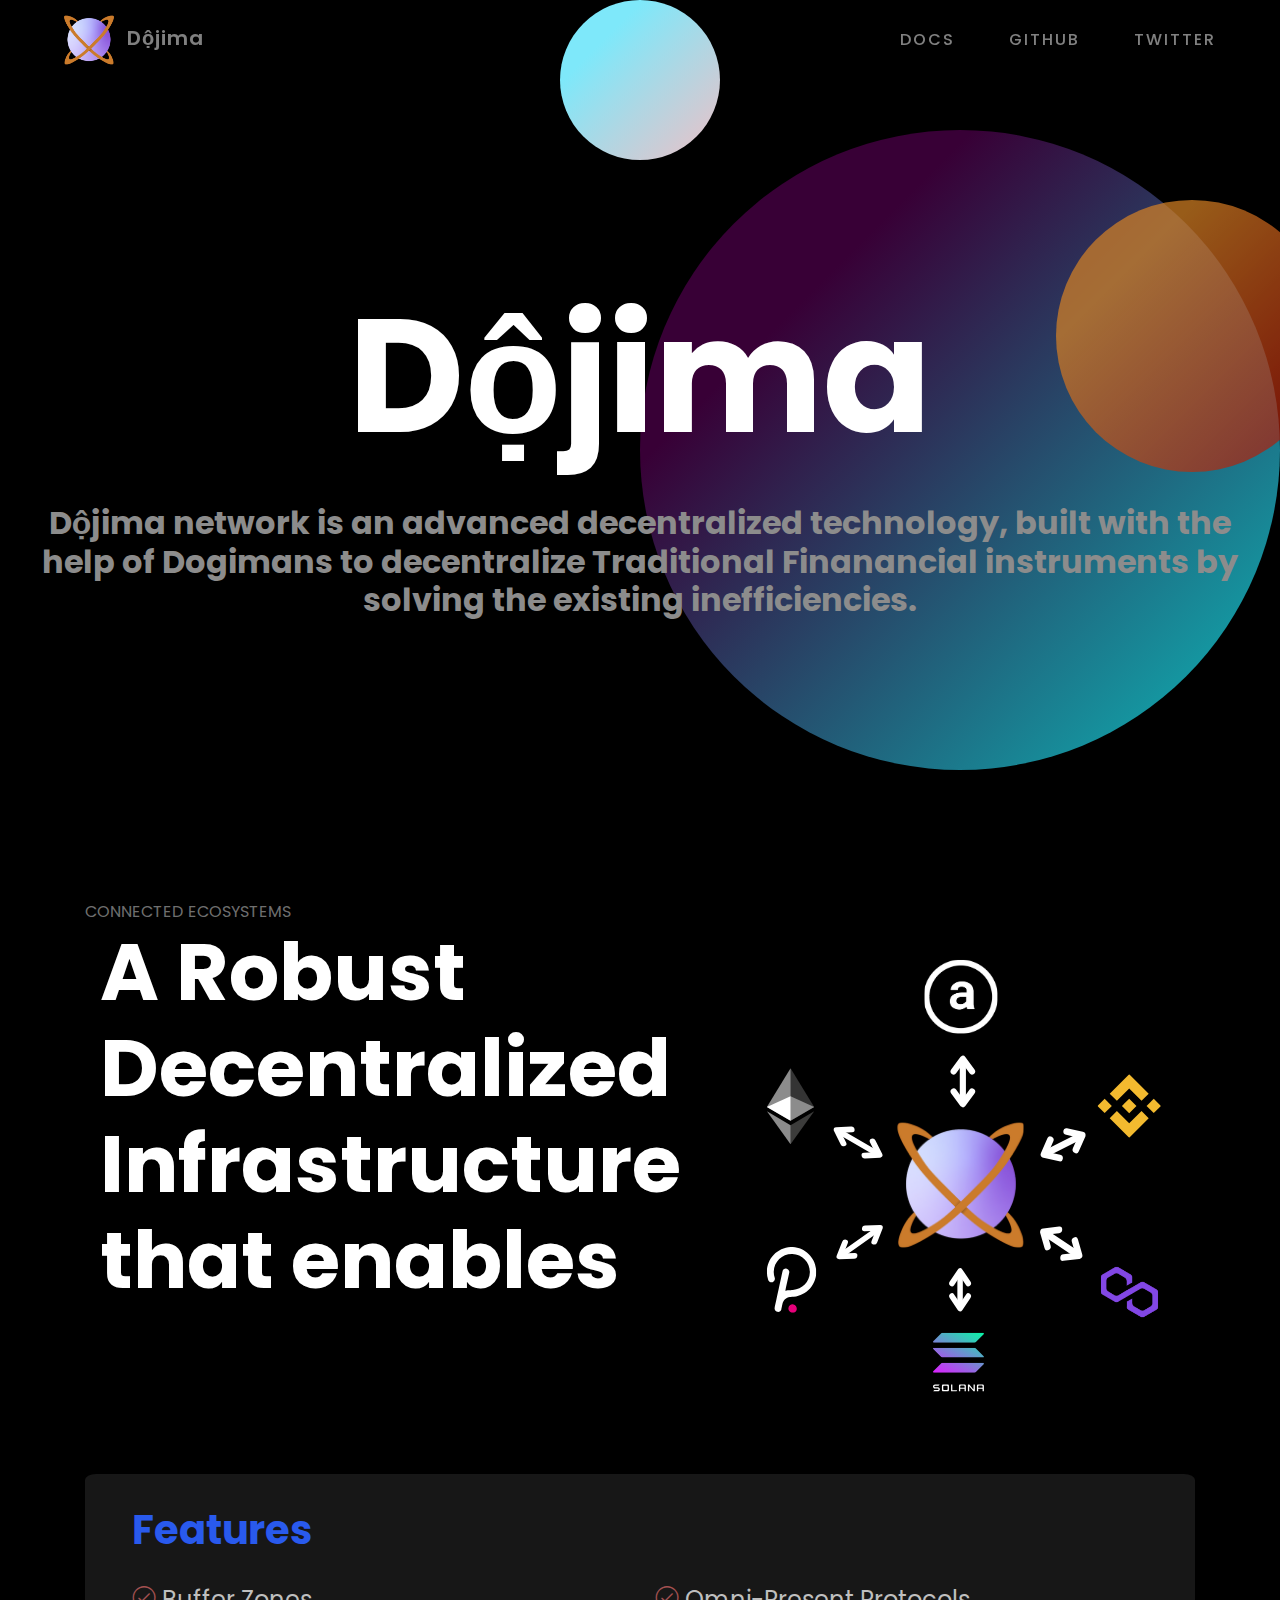
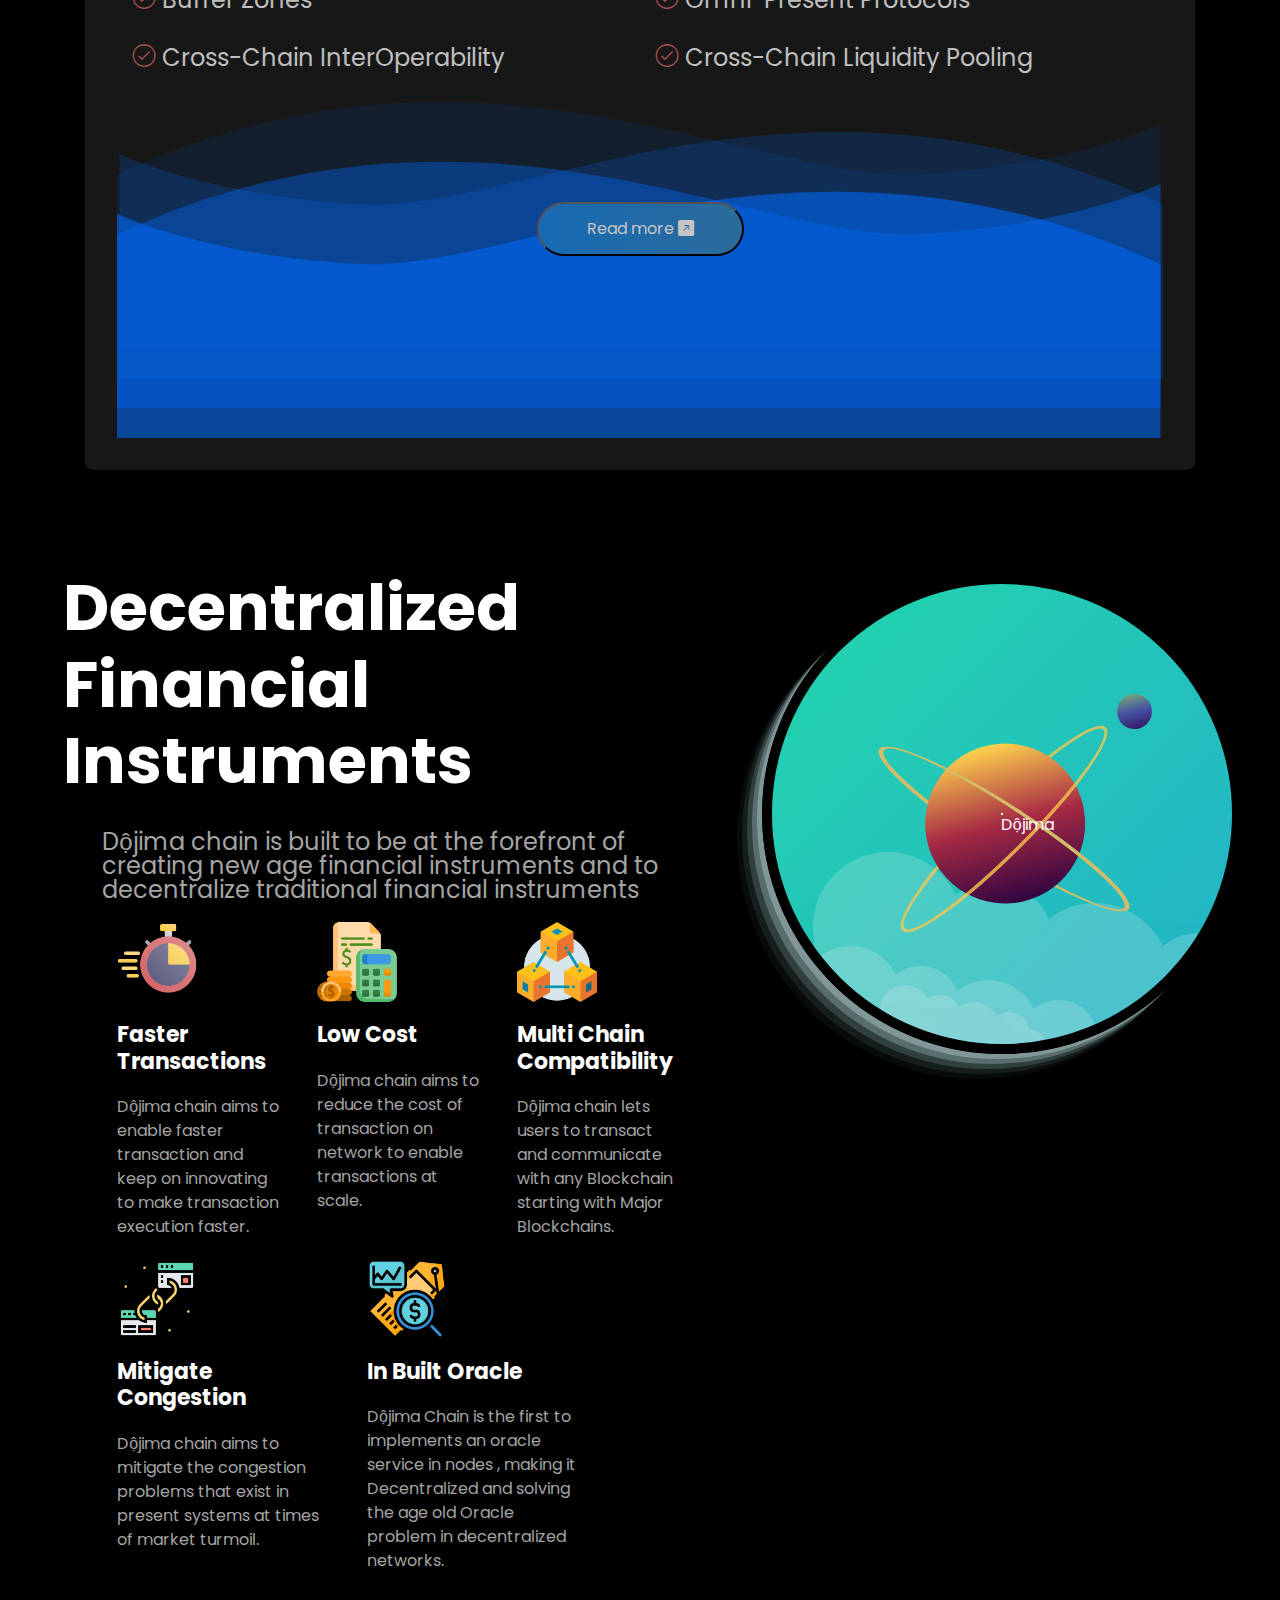
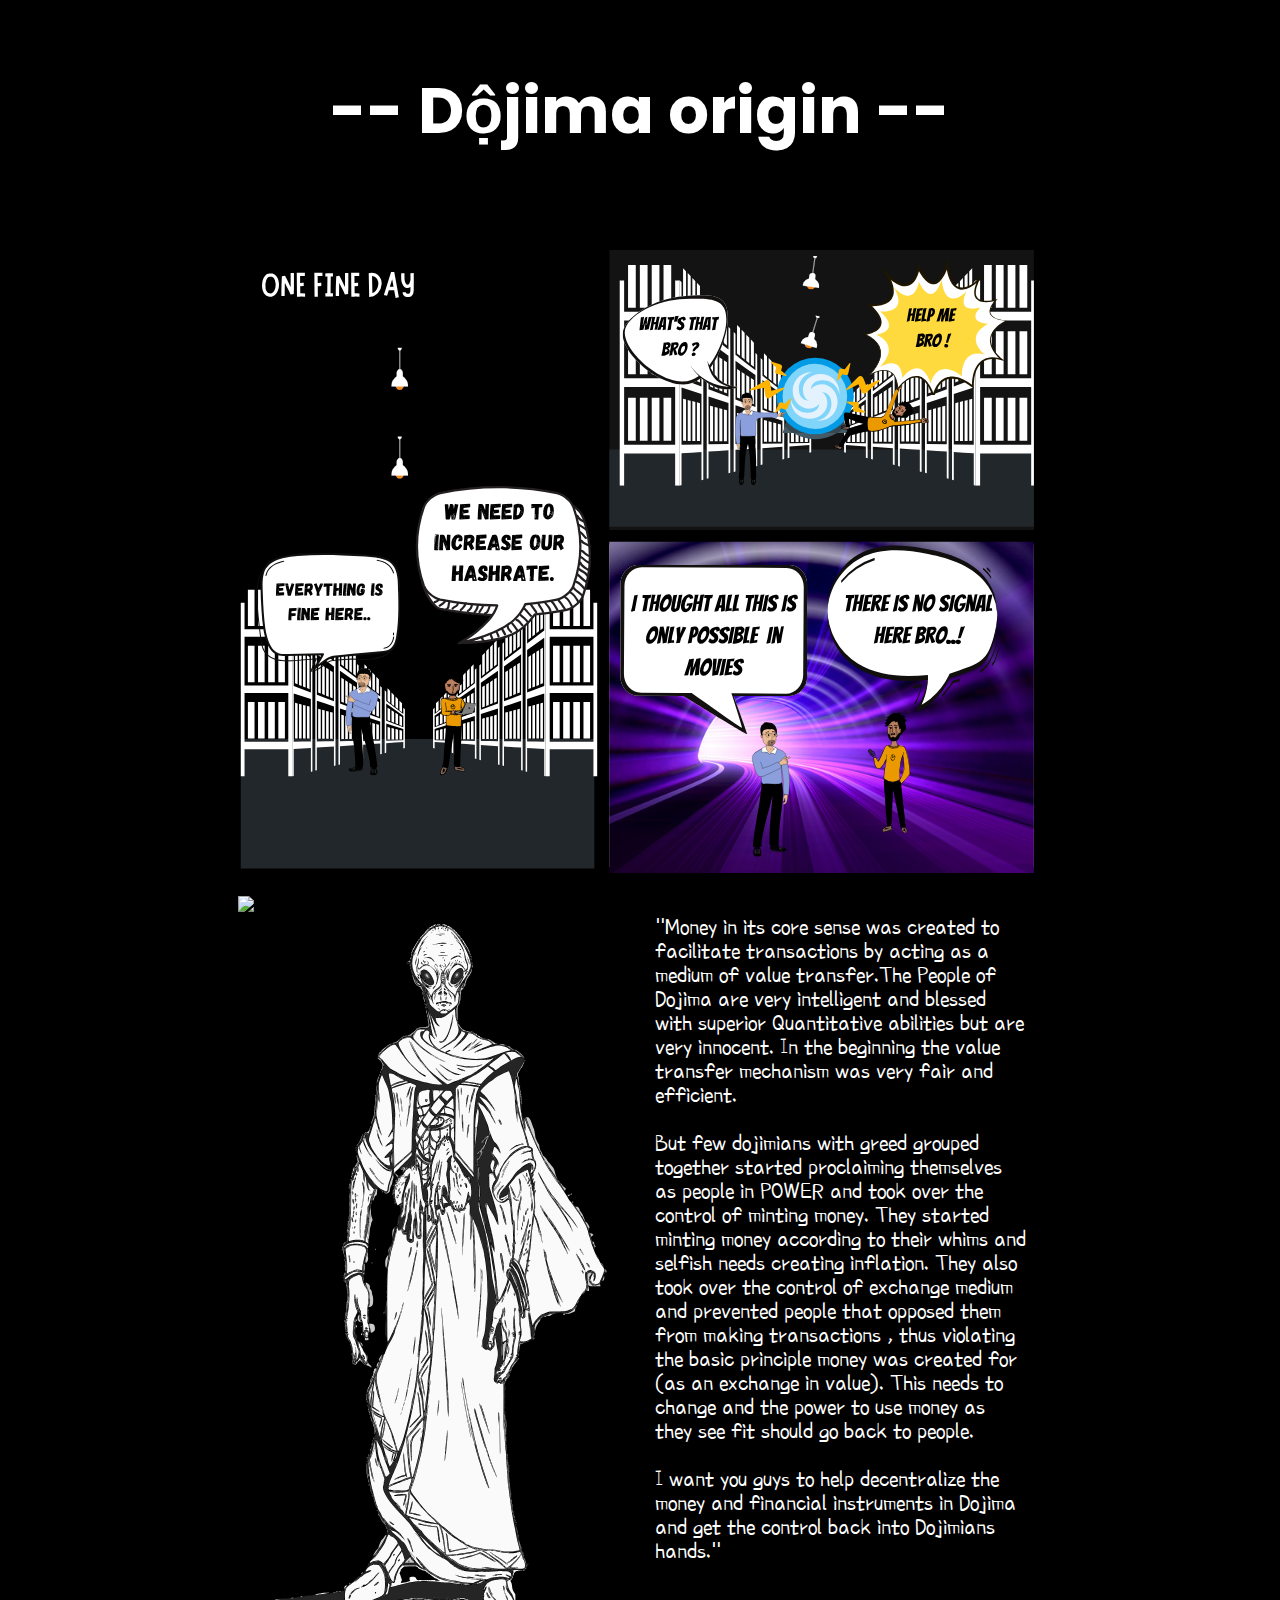
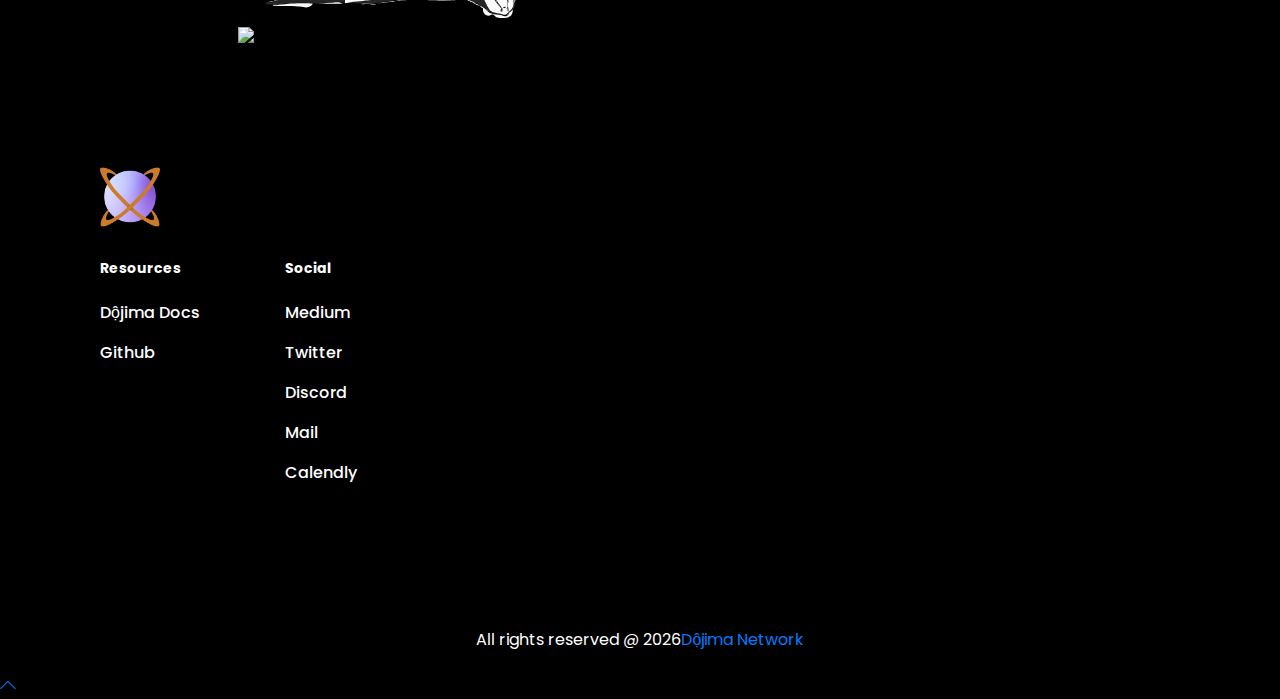
==== index.html @ 17e40b75 "added new feature cross chain feature UI" ====
<!doctype html>
<html lang="en">

<head>

    <!--====== Required meta tags ======-->
    <meta charset="utf-8">
    <meta http-equiv="x-ua-compatible" content="ie=edge">
    <meta name="description" content="Anti-Bear market protocol">
    <meta name="viewport" content="width=device-width, initial-scale=1, shrink-to-fit=no">

    <!--====== Title ======-->
    <title>Dộjima Network</title>

    <!--====== Favicon Icon ======-->
    <link rel="shortcut icon" href="assets/images/dojima-logo-white.svg" type="image/svg">

    <!--====== Bootstrap css ======-->
    <link rel="stylesheet" href="assets/css/bootstrap.min.css">

    <!--====== Line Icons css ======-->
    <link rel="stylesheet" href="assets/css/LineIcons.css">

    <!--====== Magnific Popup css ======-->
    <link rel="stylesheet" href="assets/css/magnific-popup.css">

    <!--====== Default css ======-->
    <link rel="stylesheet" href="assets/css/default.css">

    <!--====== Style css ======-->
    <link rel="stylesheet" href="assets/css/style.css">
    <link rel="stylesheet" href="assets/css/section1.css">
    <link rel="stylesheet" href="assets/css/planet.css">
    <link rel="stylesheet" href="assets/css/mainsection.css">
    <link rel="stylesheet" href="assets/css/ecosystem.css">
    <!-- Bootstrap ICons -->
    <link rel="stylesheet" href="https://cdn.jsdelivr.net/npm/bootstrap-icons@1.4.1/font/bootstrap-icons.css">

    <link rel="preconnect" href="https://fonts.googleapis.com">
    <link rel="preconnect" href="https://fonts.gstatic.com" crossorigin>
    <!-- Montserrat font -->
    <link href="https://fonts.googleapis.com/css2?family=Montserrat:wght@600&display=swap" rel="stylesheet">
    <link rel="preconnect" href="https://fonts.googleapis.com">
<link rel="preconnect" href="https://fonts.gstatic.com" crossorigin>
<link href="https://fonts.googleapis.com/css2?family=Poor+Story&display=swap" rel="stylesheet">

</head>

<body>
    
         <nav>
             <div class="menu">
                <a class="navbar-brand" href="/">
                    <img class="brand-logo" src="assets/images/dojima-logo-white.svg" height="50px" width="50px" /></span>
                    <span><p class="website_name">Dộjima</p></span>
                </a>
                
                 <div class="menu_links">
                     <a href="https://docs.dojima.network" target="_blank" class="link">Docs</a>
                     <a href="https://github.com/dojimanetwork" target="_blank" class="link">Github</a>
                     <a href="https://twitter.com/dojimanetwork" target="_blank" class="link">Twitter</a>
                 </div>
             </div>
         </nav>
     
         <section class="wrapper d-flex">
              <div class="main">
                <div class="main__text-wrapper">
                <h1 class="main-title">Dộjima</h1>
                <h2 class="doj-sub-desc">Dộjima network is an advanced decentralized technology, built with the help of Dogimans to decentralize Traditional Finanancial instruments by solving the existing inefficiencies.</h2>      
                  <svg xmlns="http://www.w3.org/2000/svg" class="dotted-circle" width="352" height="352" overflow="visible"></svg>
                </div>
              </div>
         </section>

    <section class="ecosystem">
        <div class="container">
            <div class="row">
                <p class="conn-eco">CONNECTED ECOSYSTEMS</p>
            </div>
            <div class="row" style="padding: 0">
                <div class="col-md-6">
                    <h1 class="eco-title">A Robust Decentralized Infrastructure that enables</h1>
                </div>
                <div class="col-md-6 feat-image">
                    <img class="cross-img" src="./assets/images/cross-chain.svg" alt="Cross-chain-interoperability"/>
                </div>
            </div>
            <div class="features row d-flex">
                <div class="col-12"><h4 class="feature-title">Features</h4></div>
                <div class="col-md-6"><p class="feature"><i class="lni-check-mark-circle feature-icon"></i>  Buffer Zones</p></div>
                <div class="col-md-6"><p class="feature"> <i class="lni-check-mark-circle feature-icon"></i> Omni-Present Protocols</p></div>
                <div class="col-md-6"><p class="feature"><i class="lni-check-mark-circle feature-icon"></i> Cross-Chain InterOperability</p></div>
                <div class="col-md-6"><p class="feature"> <i class="lni-check-mark-circle feature-icon"></i> Cross-Chain Liquidity Pooling</p></div>
                <!-- <div class="col-md-12"><button class="read-more">Read more <span><i class="bi bi-arrow-up-right-square-fill"></i></span></button></div> -->
                <div class="buttom-shape d-flex justify-content-center">
                    <button class="read-more">Read more <span><i class="bi bi-arrow-up-right-square-fill"></i></span></button>
                    <img src="assets/images/blueWave.svg" alt="">
                </div>
            </div>
        </div>
    </section>

    <section class="section2">
        <div class="container-md">
            <div class="row">
                <div class="col-12 col-lg-7 mt-100">
                    <div class="row d-flex justify-content-center">
                        <h2 class="dfi">Decentralized Financial Instruments</h2>
                    </div>
                    <div class="container row mt-30">
                        <div class="row">
                            <div class="col-1"></div>
                            <div class="col-11">
                                <div class="row">
                                    <p class="dfi-desc">
                                        Dộjima chain is built to be at the forefront of creating new age financial instruments and to decentralize traditional financial instruments
                                    </p>
                                </div>
                                <div class="row">
                                    <div class="col-12 col-sm-4">
                                        <img class="dfi-subitem-image mt-20" src="assets/images/faster.svg"/>
                                        <h4 class="mt-20">Faster Transactions</h4>
                                        <p class="mt-20 dfi-subitem-desc">Dộjima chain aims to enable faster transaction and keep on innovating to make transaction execution faster.</p>
                                    </div>
                                    <div class="col-12 col-sm-4">
                                        <img class="dfi-subitem-image mt-20" src="assets/images/lowcost.svg"/>
                                        <h4 class="mt-20">Low Cost</h4>
                                        <p class="mt-20 dfi-subitem-desc">Dộjima chain aims to reduce the cost of transaction on network to enable transactions at scale.</p>
                                    </div>
                                    
                                    <div class="col-12 col-sm-4">
                                        <img class="dfi-subitem-image mt-20" src="assets/images/multichain.svg"/>
                                        <h4 class="mt-20">Multi Chain Compatibility</h4>
                                        <p class="mt-20 dfi-subitem-desc">Dộjima chain lets users to transact and communicate with any Blockchain starting with Major Blockchains.
                                        </p>
                                    </div>
                                </div>

                                <div class="row">
                                    <div class="col-12 col-sm-5">
                                        <img class="dfi-subitem-image mt-20" src="assets/images/networkcongestion.svg"/>
                                        <h4 class="mt-20">Mitigate Congestion</h4>
                                        <p class="mt-20 dfi-subitem-desc">Dộjima chain aims to mitigate the congestion problems that exist in present systems at times of market turmoil.
                                        </p>
                                    </div>
                                    <div class="col-12 col-sm-5">
                                        <img class="dfi-subitem-image mt-20" src="assets/images/oracles.svg"/>
                                        <h4 class="mt-20">In Built Oracle</h4>
                                        <p class="mt-20 dfi-subitem-desc">Dộjima Chain is the first to implements an oracle service in nodes , making it Decentralized and solving the age old Oracle problem in decentralized networks.</p>
                                    </div>

                                </div>

                            </div>
                        </div>
                    </div>
                </div>
                <div class="col-12 col-lg-5">
                    <div class="container planet-container">
                        <!-- stars -->
                        <div class="star star-1"></div>
                        <div class="star star-2"></div>
                        <div class="star star-3"></div>
                        <!-- clouds -->
                        <div class="cloud-group-1">
                          <div class="cloud cloud-1"></div>
                          <div class="cloud cloud-2"></div>
                          <div class="cloud cloud-3"></div>
                          <div class="cloud cloud-4"></div>
                          <div class="cloud cloud-5"></div>
                          <div class="cloud cloud-6"></div>
                        </div>
                        <div class="cloud-group-2">
                          <div class="cloud cloud-1"></div>
                          <div class="cloud cloud-2"></div>
                          <div class="cloud cloud-3"></div>
                          <div class="cloud cloud-4"></div>
                          <div class="cloud cloud-5"></div>
                          <div class="cloud cloud-6"></div>
                        </div>
                        <div class="cloud-group-3">
                          <div class="cloud cloud-1"></div>
                          <div class="cloud cloud-2"></div>
                          <div class="cloud cloud-3"></div>
                          <div class="cloud cloud-4"></div>
                          <div class="cloud cloud-5"></div>
                          <div class="cloud cloud-6"></div>
                        </div>
                        <!-- orbits -->
                        <div class="orbit orbit-1"></div>
                        <div class="orbit orbit-2"></div>
                        <div class="orbit orbit-3"></div>
                        <div class="orbit orbit-4"></div>
                        <div class="orbit orbit-5"></div>
                        <div class="orbit orbit-6"><span style="color: white;">Dộjima</span></div>
                        <!-- main planet -->
                        <div class="ring-before"></div>
                        <div class="ring-bigger-before"></div>
                        <div class="planet"></div>
                        <div class="ring-after"></div>
                        <div class="ring-bigger-after"></div>
                        <!-- sub planet -->
                        <div class="sub-planet"></div>
                      </div>
                </div>
            
            </div>
        </div>
    </section>

    <section class="story">
        <div class="container-fluid mt-100">
            <div class="row justify-content-center">
                <h1 class="origin">-- Dộjima origin --</h1>
            </div>
            <div class="row justify-content-center mt-100">
                <div class="col-12 col-xl-8">
                    <img src="assets/images/story-1.svg"/>
                </div>
            </div>
            <div class="row justify-content-center">
                <div class="col-12 col-xl-8">
                    <img src="assets/images/story-2.svg"/>
                </div>
            </div>
            <div class="row justify-content-center">
                <div class="col-12 col-xl-8">
                    <div class="row">
                        <div class="col-6 avatar"><img src="assets/images/al-white.svg"/></div>
                        <div class="col-6"><p class="alien-story">
                            "Money in its core sense was created to facilitate transactions by acting as a medium of value transfer.The People of Dojima are very intelligent and blessed with superior Quantitative abilities but are very innocent.
In the beginning the value transfer mechanism was very fair and efficient.<br><br>
But few dojimians with greed grouped together started proclaiming themselves as people in POWER and took over the control of minting money.
They started minting money according to their whims and selfish needs creating inflation. They also took over the control of exchange medium and prevented people that opposed them from making transactions , thus violating the basic principle money was created for (as an exchange in value). This needs to change and the power to use money as they see fit should go back to people.<br><br>
I want you guys to help decentralize the money and financial instruments in Dojima and get the control back into Dojimians hands."</p></div>
                    </div>
                </div>
            </div>
            <div class="row justify-content-center">
                <div class="col-12 col-xl-8">
                    <img src="assets/images/story-3.svg"/>
                </div>
            </div>
        </div>
    </section>

    <!--====== FOOTER PART START ======-->

    <footer id="footer" class="footer-area">
        <div class="footer-widget">
            <div class="container">
                <div class="row">
                    <div class="col-lg-12">
                        <div class="footer-logo-support d-md-flex align-items-end justify-content-between">
                            <div class="footer-logo d-flex align-items-end">
                                <a class="mt-30" href="index.html"><img src="assets/images/dojima-logo-white.svg" alt=""
                                        width="60" height="60" class="d-inline-block align-text-top"></a>


                            </div> <!-- footer logo -->

                        </div> <!-- footer logo support -->
                    </div>
                </div> <!-- row -->
                <div class="row">
                    <div class="col-lg-2 col-md-4 col-sm-6">
                        <div class="footer-link">
                            <h6 class="footer-title">Resources</h6>
                            <ul>
                                <li><a href="https://docs.dojima.network/">Dộjima Docs</a></li>
                                <li><a href="https://github.com/dojimanetwork">Github</a></li>
                                <!-- <li><a href="http://abmprotocol.com/terms">Terms</a></li>
                                <li><a href="http://abmprotocol.com/privacy">Privacy</a></li>
                                <li><a href="http://abmprotocol.com/privacy">Whitepaper</a></li> -->
                            </ul>
                        </div> <!-- footer link -->
                    </div>
                    <div class="col-lg-2 col-md-4 col-sm-6">
                        <div class="footer-link">
                            <h6 class="footer-title">Social</h6>
                            <ul>
                                <li><a href="https://medium.com/@dojimanetwork">Medium</a></li>
                                <li><a href="https://twitter.com/dojimanetwork">Twitter</a></li>
                                <li><a
                                        href="https://discord.gg/tWzKNF339N">Discord</a>
                                </li>
                                <li><a href="mailto:team@dojima.network">Mail</a>
                                </li>
                                <li><a href="https://www.dojima.network/meeting">Calendly</a>
                                </li>
                            </ul>
                        </div> <!-- footer link -->
                    </div>
                    <!-- <div class="col-lg-2 col-md-4 col-sm-5">
                        <div class="footer-link">
                            <h6 class="footer-title">Products</h6>
                            <ul>
                                <li><a target="_blank" href="http://abmprotocol.com/borrow/">ABM Borrow</a></li>
                                <li><a target="_blank" href="http://abmprotocol.com/borrow/">ABM Save</a></li>

                            </ul>
                        </div> footer link
                    </div> -->
                </div> <!-- row -->
            </div> <!-- container -->
        </div> <!-- footer widget -->

        <div class="footer-copyright">
            <div class="container">
                <div class="row">
                    <div class="col-lg-12">
                        <div class="copyright text-center">
                            <p class="text">All rights reserved @ <script>document.write(new Date().getFullYear())</script><a rel="nofollow" href="#">Dộjima Network</a></p>
                        </div>
                    </div>
                </div> <!-- row -->
            </div> <!-- container -->
        </div> <!-- footer copyright -->
    </footer>

    <!--====== FOOTER PART ENDS ======-->

    <!--====== BACK TO TOP PART START ======-->

    <a class="back-to-top" href="#"><i class="lni-chevron-up"></i></a>

    <!--====== BACK TO TOP PART ENDS ======-->

    <!--====== jquery js ======-->
    <script src="assets/js/vendor/modernizr-3.6.0.min.js"></script>
    <script src="assets/js/vendor/jquery-1.12.4.min.js"></script>

    <!--====== Bootstrap js ======-->
    <script src="assets/js/bootstrap.min.js"></script>
    <script src="assets/js/popper.min.js"></script>

    <!--====== Scrolling Nav js ======-->
    <script src="assets/js/jquery.easing.min.js"></script>
    <!-- <script src="assets/js/scrolling-nav.js"></script> -->

    <!--====== Magnific Popup js ======-->
    <script src="assets/js/jquery.magnific-popup.min.js"></script>

    <!--====== Main js ======-->
    <!-- <script src="assets/js/main.js"></script> -->
    <script src="https://cdnjs.cloudflare.com/ajax/libs/parallax/3.1.0/parallax.min.js" integrity="sha512-/6TZODGjYL7M8qb7P6SflJB/nTGE79ed1RfJk3dfm/Ib6JwCT4+tOfrrseEHhxkIhwG8jCl+io6eaiWLS/UX1w==" crossorigin="anonymous" referrerpolicy="no-referrer"></script>
    <script type="module" src="https://unpkg.com/ionicons@5.4.0/dist/ionicons/ionicons.esm.js"></script>
    <script nomodule="" src="https://unpkg.com/ionicons@5.4.0/dist/ionicons/ionicons.js"></script>
    <!-- <script src="https://cdnjs.cloudflare.com/ajax/libs/three.js/r128/three.min.js"
        integrity="sha512-dLxUelApnYxpLt6K2iomGngnHO83iUvZytA3YjDUCjT0HDOHKXnVYdf3hU4JjM8uEhxf9nD1/ey98U3t2vZ0qQ=="
        crossorigin="anonymous" referrerpolicy="no-referrer"></script> -->
        <!-- <script src="assets/js/bigcircle.js"></script> -->
    <!-- <script src="assets/js/alienship.js"></script> -->

    <script src="https://cdnjs.cloudflare.com/ajax/libs/dat-gui/0.7.7/dat.gui.min.js" integrity="sha512-LF8ZB1iTwi4Qvkm4pekHG4a437Y9Af5ZuwbnW4GTbAWQeR2E4KW8WF+xH8b9psevV7wIlDMx1MH9YfPqgKhA/Q==" crossorigin="anonymous" referrerpolicy="no-referrer"></script>

    <!-- Google Analytics -->
    <!-- Global site tag (gtag.js) - Google Analytics -->
    <script async src="https://www.googletagmanager.com/gtag/js?id=G-FTBJZEVQ6T"></script>

</body>

</html>
---- assets/css/default.css ----
/* Deafult Margin & Padding */
/*-- Margin Top --*/
.mt-5 {
	margin-top: 5px;
}
.mt-10 {
	margin-top: 10px;
}
.mt-15 {
	margin-top: 15px;
}
.mt-20 {
	margin-top: 20px;
}
.mt-25 {
	margin-top: 25px;
}
.mt-30 {
	margin-top: 30px;
}
.mt-35 {
	margin-top: 35px;
}
.mt-40 {
	margin-top: 40px;
}
.mt-45 {
	margin-top: 45px;
}
.mt-50 {
	margin-top: 50px;
}
.mt-55 {
	margin-top: 55px;
}
.mt-60 {
	margin-top: 60px;
}
.mt-65 {
	margin-top: 65px;
}
.mt-70 {
	margin-top: 70px;
}
.mt-75 {
	margin-top: 75px;
}
.mt-80 {
	margin-top: 80px;
}
.mt-85 {
	margin-top: 85px;
}
.mt-90 {
	margin-top: 90px;
}
.mt-95 {
	margin-top: 95px;
}
.mt-100 {
	margin-top: 100px;
}
.mt-105 {
	margin-top: 105px;
}
.mt-110 {
	margin-top: 110px;
}
.mt-115 {
	margin-top: 115px;
}
.mt-120 {
	margin-top: 120px;
}
.mt-125 {
	margin-top: 125px;
}
.mt-130 {
	margin-top: 130px;
}
.mt-135 {
	margin-top: 135px;
}
.mt-140 {
	margin-top: 140px;
}
.mt-145 {
	margin-top: 145px;
}
.mt-150 {
	margin-top: 150px;
}
.mt-155 {
	margin-top: 155px;
}
.mt-160 {
	margin-top: 160px;
}
.mt-165 {
	margin-top: 165px;
}
.mt-170 {
	margin-top: 170px;
}
.mt-175 {
	margin-top: 175px;
}
.mt-180 {
	margin-top: 180px;
}
.mt-185 {
	margin-top: 185px;
}
.mt-190 {
	margin-top: 190px;
}
.mt-195 {
	margin-top: 195px;
}
.mt-200 {
	margin-top: 200px;
}
/*-- Margin Bottom --*/

.mb-5 {
	margin-bottom: 5px;
}
.mb-10 {
	margin-bottom: 10px;
}
.mb-15 {
	margin-bottom: 15px;
}
.mb-20 {
	margin-bottom: 20px;
}
.mb-25 {
	margin-bottom: 25px;
}
.mb-30 {
	margin-bottom: 30px;
}
.mb-35 {
	margin-bottom: 35px;
}
.mb-40 {
	margin-bottom: 40px;
}
.mb-45 {
	margin-bottom: 45px;
}
.mb-50 {
	margin-bottom: 50px;
}
.mb-55 {
	margin-bottom: 55px;
}
.mb-60 {
	margin-bottom: 60px;
}
.mb-65 {
	margin-bottom: 65px;
}
.mb-70 {
	margin-bottom: 70px;
}
.mb-75 {
	margin-bottom: 75px;
}
.mb-80 {
	margin-bottom: 80px;
}
.mb-85 {
	margin-bottom: 85px;
}
.mb-90 {
	margin-bottom: 90px;
}
.mb-95 {
	margin-bottom: 95px;
}
.mb-100 {
	margin-bottom: 100px;
}
.mb-105 {
	margin-bottom: 105px;
}
.mb-110 {
	margin-bottom: 110px;
}
.mb-115 {
	margin-bottom: 115px;
}
.mb-120 {
	margin-bottom: 120px;
}
.mb-125 {
	margin-bottom: 125px;
}
.mb-130 {
	margin-bottom: 130px;
}
.mb-135 {
	margin-bottom: 135px;
}
.mb-140 {
	margin-bottom: 140px;
}
.mb-145 {
	margin-bottom: 145px;
}
.mb-150 {
	margin-bottom: 150px;
}
.mb-155 {
	margin-bottom: 155px;
}
.mb-160 {
	margin-bottom: 160px;
}
.mb-165 {
	margin-bottom: 165px;
}
.mb-170 {
	margin-bottom: 170px;
}
.mb-175 {
	margin-bottom: 175px;
}
.mb-180 {
	margin-bottom: 180px;
}
.mb-185 {
	margin-bottom: 185px;
}
.mb-190 {
	margin-bottom: 190px;
}
.mb-195 {
	margin-bottom: 195px;
}
.mb-200 {
	margin-bottom: 200px;
}
/*-- margin left --*/
.ml-5 {
	margin-left: 5px;
}
.ml-10 {
	margin-left: 10px;
}
.ml-15 {
	margin-left: 15px;
}
.ml-20 {
	margin-left: 20px;
}
.ml-25 {
	margin-left: 25px;
}
.ml-30 {
	margin-left: 30px;
}
.ml-35 {
	margin-left: 35px;
}
.ml-40 {
	margin-left: 40px;
}
.ml-45 {
	margin-left: 45px;
}
.ml-50 {
	margin-left: 50px;
}
.ml-55 {
	margin-left: 55px;
}
.ml-60 {
	margin-left: 60px;
}
.ml-65 {
	margin-left: 65px;
}
.ml-70 {
	margin-left: 70px;
}
.ml-75 {
	margin-left: 75px;
}
.ml-80 {
	margin-left: 80px;
}
.ml-85 {
	margin-left: 85px;
}
.ml-90 {
	margin-left: 90px;
}
.ml-95 {
	margin-left: 95px;
}
.ml-100 {
	margin-left: 100px;
}
.ml-105 {
	margin-left: 105px;
}
.ml-110 {
	margin-left: 110px;
}
.ml-115 {
	margin-left: 115px;
}
.ml-120 {
	margin-left: 120px;
}
.ml-125 {
	margin-left: 125px;
}
.ml-130 {
	margin-left: 130px;
}
.ml-135 {
	margin-left: 135px;
}
.ml-140 {
	margin-left: 140px;
}
.ml-145 {
	margin-left: 145px;
}
.ml-150 {
	margin-left: 150px;
}
.ml-155 {
	margin-left: 155px;
}
.ml-160 {
	margin-left: 160px;
}
.ml-165 {
	margin-left: 165px;
}
.ml-170 {
	margin-left: 170px;
}
.ml-175 {
	margin-left: 175px;
}
.ml-180 {
	margin-left: 180px;
}
.ml-185 {
	margin-left: 185px;
}
.ml-190 {
	margin-left: 190px;
}
.ml-195 {
	margin-left: 195px;
}
.ml-200 {
	margin-left: 200px;
}
/*-- margin right --*/
.mr-5 {
	margin-right: 5px;
}
.mr-10 {
	margin-right: 10px;
}
.mr-15 {
	margin-right: 15px;
}
.mr-20 {
	margin-right: 20px;
}
.mr-25 {
	margin-right: 25px;
}
.mr-30 {
	margin-right: 30px;
}
.mr-35 {
	margin-right: 35px;
}
.mr-40 {
	margin-right: 40px;
}
.mr-45 {
	margin-right: 45px;
}
.mr-50 {
	margin-right: 50px;
}
.mr-55 {
	margin-right: 55px;
}
.mr-60 {
	margin-right: 60px;
}
.mr-65 {
	margin-right: 65px;
}
.mr-70 {
	margin-right: 70px;
}
.mr-75 {
	margin-right: 75px;
}
.mr-80 {
	margin-right: 80px;
}
.mr-85 {
	margin-right: 85px;
}
.mr-90 {
	margin-right: 90px;
}
.mr-95 {
	margin-right: 95px;
}
.mr-100 {
	margin-right: 100px;
}
.mr-105 {
	margin-right: 105px;
}
.mr-110 {
	margin-right: 110px;
}
.mr-115 {
	margin-right: 115px;
}
.mr-120 {
	margin-right: 120px;
}
.mr-125 {
	margin-right: 125px;
}
.mr-130 {
	margin-right: 130px;
}
.mr-135 {
	margin-right: 135px;
}
.mr-140 {
	margin-right: 140px;
}
.mr-145 {
	margin-right: 145px;
}
.mr-150 {
	margin-right: 150px;
}
.mr-155 {
	margin-right: 155px;
}
.mr-160 {
	margin-right: 160px;
}
.mr-165 {
	margin-right: 165px;
}
.mr-170 {
	margin-right: 170px;
}
.mr-175 {
	margin-right: 175px;
}
.mr-180 {
	margin-right: 180px;
}
.mr-185 {
	margin-right: 185px;
}
.mr-190 {
	margin-right: 190px;
}
.mr-195 {
	margin-right: 195px;
}
.mr-200 {
	margin-right: 200px;
}


/*-- Padding Top --*/

.pt-5 {
	padding-top: 5px;
}
.pt-10 {
	padding-top: 10px;
}
.pt-15 {
	padding-top: 15px;
}
.pt-20 {
	padding-top: 20px;
}
.pt-25 {
	padding-top: 25px;
}
.pt-30 {
	padding-top: 30px;
}
.pt-35 {
	padding-top: 35px;
}
.pt-40 {
	padding-top: 40px;
}
.pt-45 {
	padding-top: 45px;
}
.pt-50 {
	padding-top: 50px;
}
.pt-55 {
	padding-top: 55px;
}
.pt-60 {
	padding-top: 60px;
}
.pt-65 {
	padding-top: 65px;
}
.pt-70 {
	padding-top: 70px;
}
.pt-75 {
	padding-top: 75px;
}
.pt-80 {
	padding-top: 80px;
}
.pt-85 {
	padding-top: 85px;
}
.pt-90 {
	padding-top: 90px;
}
.pt-95 {
	padding-top: 95px;
}
.pt-100 {
	padding-top: 100px;
}
.pt-105 {
	padding-top: 105px;
}
.pt-110 {
	padding-top: 110px;
}
.pt-115 {
	padding-top: 115px;
}
.pt-120 {
	padding-top: 120px;
}
.pt-125 {
	padding-top: 125px;
}
.pt-130 {
	padding-top: 130px;
}
.pt-135 {
	padding-top: 135px;
}
.pt-140 {
	padding-top: 140px;
}
.pt-145 {
	padding-top: 145px;
}
.pt-150 {
	padding-top: 150px;
}
.pt-155 {
	padding-top: 155px;
}
.pt-160 {
	padding-top: 160px;
}
.pt-165 {
	padding-top: 165px;
}
.pt-170 {
	padding-top: 170px;
}
.pt-175 {
	padding-top: 175px;
}
.pt-180 {
	padding-top: 180px;
}
.pt-185 {
	padding-top: 185px;
}
.pt-190 {
	padding-top: 190px;
}
.pt-195 {
	padding-top: 195px;
}
.pt-200 {
	padding-top: 200px;
}
/*-- Padding Bottom --*/

.pb-5 {
	padding-bottom: 5px;
}
.pb-10 {
	padding-bottom: 10px;
}
.pb-15 {
	padding-bottom: 15px;
}
.pb-20 {
	padding-bottom: 20px;
}
.pb-25 {
	padding-bottom: 25px;
}
.pb-30 {
	padding-bottom: 30px;
}
.pb-35 {
	padding-bottom: 35px;
}
.pb-40 {
	padding-bottom: 40px;
}
.pb-45 {
	padding-bottom: 45px;
}
.pb-50 {
	padding-bottom: 50px;
}
.pb-55 {
	padding-bottom: 55px;
}
.pb-60 {
	padding-bottom: 60px;
}
.pb-65 {
	padding-bottom: 65px;
}
.pb-70 {
	padding-bottom: 70px;
}
.pb-75 {
	padding-bottom: 75px;
}
.pb-80 {
	padding-bottom: 80px;
}
.pb-85 {
	padding-bottom: 85px;
}
.pb-90 {
	padding-bottom: 90px;
}
.pb-95 {
	padding-bottom: 95px;
}
.pb-100 {
	padding-bottom: 100px;
}
.pb-105 {
	padding-bottom: 105px;
}
.pb-110 {
	padding-bottom: 110px;
}
.pb-115 {
	padding-bottom: 115px;
}
.pb-120 {
	padding-bottom: 120px;
}
.pb-125 {
	padding-bottom: 125px;
}
.pb-130 {
	padding-bottom: 130px;
}
.pb-135 {
	padding-bottom: 135px;
}
.pb-140 {
	padding-bottom: 140px;
}
.pb-145 {
	padding-bottom: 145px;
}
.pb-150 {
	padding-bottom: 150px;
}
.pb-155 {
	padding-bottom: 155px;
}
.pb-160 {
	padding-bottom: 160px;
}
.pb-165 {
	padding-bottom: 165px;
}
.pb-170 {
	padding-bottom: 170px;
}
.pb-175 {
	padding-bottom: 175px;
}
.pb-180 {
	padding-bottom: 180px;
}
.pb-185 {
	padding-bottom: 185px;
}
.pb-190 {
	padding-bottom: 190px;
}
.pb-195 {
	padding-bottom: 195px;
}
.pb-200 {
	padding-bottom: 200px;
}

/*-- Padding left --*/

.pl-0 {
	padding-left: 0px;
}
.pl-5 {
	padding-left: 5px;
}
.pl-10 {
	padding-left: 10px;
}
.pl-15 {
	padding-left: 15px;
}
.pl-20 {
	padding-left: 20px;
}
.pl-25 {
	padding-left: 25px;
}
.pl-30 {
	padding-left: 30px;
}
.pl-35 {
	padding-left: 35px;
}
.pl-40 {
	padding-left: 40px;
}
.pl-45 {
	padding-left: 45px;
}
.pl-50 {
	padding-left: 50px;
}
.pl-55 {
	padding-left: 55px;
}
.pl-60 {
	padding-left: 60px;
}
.pl-65 {
	padding-left: 65px;
}
.pl-70 {
	padding-left: 70px;
}
.pl-75 {
	padding-left: 75px;
}
.pl-80 {
	padding-left: 80px;
}
.pl-85 {
	padding-left: 85px;
}
.pl-90 {
	padding-left: 90px;
}
.pl-100 {
	padding-left: 100px;
}
.pl-105 {
	padding-left: 105px;
}
.pl-110 {
	padding-left: 110px;
}
.pl-115 {
	padding-left: 115px;
}
.pl-120 {
	padding-left: 120px;
}
.pl-125 {
	padding-left: 125px;
}
/*-- Padding right --*/

.pr-0 {
	padding-right: 0px;
}
.pr-5 {
	padding-right: 5px;
}
.pr-10 {
	padding-right: 10px;
}
.pr-15 {
	padding-right: 15px;
}
.pr-20 {
	padding-right: 20px;
}
.pr-25 {
	padding-right: 25px;
}
.pr-30 {
	padding-right: 30px;
}
.pr-35 {
	padding-right: 35px;
}
.pr-40 {
	padding-right: 40px;
}
.pr-45 {
	padding-right: 45px;
}
.pr-50 {
	padding-right: 50px;
}
.pr-55 {
	padding-right: 55px;
}
.pr-60 {
	padding-right: 60px;
}
.pr-65 {
	padding-right: 65px;
}
.pr-70 {
	padding-right: 70px;
}
.pr-75 {
	padding-right: 75px;
}
.pr-80 {
	padding-right: 80px;
}
.pr-85 {
	padding-right: 85px;
}
.pr-90 {
	padding-right: 90px;
}
.pr-95 {
	padding-right: 95px;
}
.pr-100 {
	padding-right: 100px;
}
.pr-105 {
	padding-right: 105px;
}
/* Background Color */

.gray-bg {
	background: #f6f6f6;
}
.white-bg {
	background: #fff;
}
.black-bg {
	background: #222;
}
/* Color */

.white {
	color: #fff;
}
.black {
	color: #222;
}
/* black overlay */

[data-overlay] {
	position: relative;
}
[data-overlay]::before {
	background: #000 none repeat scroll 0 0;
	content: "";
	height: 100%;
	left: 0;
	position: absolute;
	top: 0;
	width: 100%;
	z-index: 1;
}
[data-overlay="3"]::before {
	opacity: 0.3;
}
[data-overlay="4"]::before {
	opacity: 0.4;
}
[data-overlay="5"]::before {
	opacity: 0.5;
}
[data-overlay="6"]::before {
	opacity: 0.6;
}
[data-overlay="7"]::before {
	opacity: 0.7;
}
[data-overlay="8"]::before {
	opacity: 0.8;
}
[data-overlay="9"]::before {
	opacity: 0.9;
}
---- assets/css/style.css ----
/*-----------------------------------------------------------------------------------

    Template Name: Start
    Template URI: UIdeck.com
    Description: Start | Landing Page for Startup and SaaS Business
    Author: Uideck
    Author URI: https://uideck.com/
    Support: https://uideck.com/support/
    Version: 1.0

-----------------------------------------------------------------------------------

    CSS INDEX
    ===================

    01. Themault CSS
	02. Header
    03. Hero
	04. Footer

-----------------------------------------------------------------------------------*/
/*===========================
    1. COMMON css 
===========================*/
@import url("https://fonts.googleapis.com/css?family=Poppins:400,500,600,700,800");

@font-face {
  font-family: "Dojima";
  src: url("/assets/fonts/Inter.var.woff2") format("woff2"),
}

* {
  margin: 0;
  padding: 0;
  -webkit-box-sizing: border-box;
  -moz-box-sizing: border-box;
  box-sizing: border-box;
}

body {
  font-family: "Poppins", sans-serif;
  font-weight: normal;
  font-style: normal;
  color: #000000;
  background: rgb(0, 0, 0);
  font-size: 16px;
}

.bg-dark {
  background-color: black;
}

.brand {
  font-size: 150px;
}

.row {
  display: flex;
  flex-wrap: wrap;
  margin-right: 0px;
  margin-left: 0px;
}
/* .main{
  height: 50rem;
  background-color: black;
} */

.brand-name {
  font-size: 5rem;
  margin-top: 2rem;
}

.brand-description {
  margin-top: 2rem;
  text-align: center;
}

.alien-ship{
  position: absolute;
}

#warm-hole {
  position: absolute;
  left: 100px;
  top: 100px;
}

.dfi {
  font-size: 4rem;
  padding-left: 3rem;
}

.origin {
  font-size: 4rem;
}

.dfi-subitem-image{
  width: 5rem;
}

.dfi-subitem-desc{
  color: #a4a4a4;
}

.dfi-desc {
  font-size: 1.5rem;
  color: #a4a4a4;
}

.alien-story {
  font-family: 'Poor Story', cursive; 
  font-size: 2rem; 
  line-height: 2rem;
}


@keyframes float {
	0% {
		box-shadow: 0 5px 15px 0px rgba(0,0,0,0.6);
		transform: translatey(0px);
	}
	50% {
		box-shadow: 0 25px 15px 0px rgba(0,0,0,0.2);
		transform: translatey(-50px);
	}
	100% {
		box-shadow: 0 5px 15px 0px rgba(0,0,0,0.6);
		transform: translatey(0px);
	}
}

.avatar {
  transform: translatey(0px);
	animation: float 3s ease-in-out infinite;
}


img {
  max-width: 100%;
}

a:focus,
input:focus,
textarea:focus,
button:focus {
  text-decoration: none;
  outline: none;
}

a:focus,
a:hover {
  text-decoration: none;
}

i,
span,
a {
  display: inline-block;
}

h1,
h2,
h3,
h4,
h5,
h6 {
  font-family: "Poppins", sans-serif;
  font-weight: 700;
  color: #ffffff;
  margin: 0px;
}

/* h1 {
  font-size: 4.5rem;
} */

h2 {
  font-size: 3rem;
}

h3 {
  font-size: 2rem;
}

h4 {
  font-size: 22px;
}

h5 {
  font-size: 18px;
}

h6 {
  font-size: 16px;
}

ul,
ol {
  margin: 0px;
  padding: 0px;
  list-style-type: none;
}

p {
  font-size: 16px;
  font-weight: 400;
  line-height: 24px;
  color: #ffffff;
  margin: 0px;
}

.bg_cover {
  background-position: center center;
  background-size: cover;
  background-repeat: no-repeat;
  width: 100%;
  height: 100%;
}



/*===========================
       7.FOOTER css 
===========================*/
.footer-area {
  background-color: #000000;
}

.footer-widget {
  padding-top: 90px;
  padding-bottom: 120px;
}
@media only screen and (min-width: 768px) and (max-width: 991px) {
  .footer-widget {
    padding-top: 70px;
    padding-bottom: 100px;
  }
}
@media (max-width: 767px) {
  .footer-widget {
    padding-top: 50px;
    padding-bottom: 80px;
  }
}

.footer-logo-support .footer-logo .social {
  margin-left: 35px;
}
.footer-logo-support .footer-logo .social li {
  display: inline-block;
  margin-right: 10px;
}
.footer-logo-support .footer-logo .social li a {
  font-size: 24px;
  color: #ffffff;
  -webkit-transition: all 0.3s ease-out 0s;
  -moz-transition: all 0.3s ease-out 0s;
  -ms-transition: all 0.3s ease-out 0s;
  -o-transition: all 0.3s ease-out 0s;
  transition: all 0.3s ease-out 0s;
}
.footer-logo-support .footer-logo .social li a:hover {
  color: #0067f4;
}

.footer-logo-support .footer-support span {
  font-size: 20px;
  line-height: 25px;
  color: #ffffff;
  font-weight: 600;
}
@media (max-width: 767px) {
  .footer-logo-support .footer-support span {
    display: block;
  }
}
.footer-logo-support .footer-support span.mail {
  margin-left: 32px;
}
@media (max-width: 767px) {
  .footer-logo-support .footer-support span.mail {
    margin-left: 0;
  }
}

.footer-title {
  font-size: 14px;
  font-weight: 700;
  line-height: 18px;
  color: #ffffff;
}

.footer-link {
  margin-top: 32px;
}
.footer-link ul {
  margin-top: 8px;
}
.footer-link ul li a {
  font-size: 16px;
  line-height: 24px;
  color: #ffffff;
  margin-top: 16px;
  font-weight: 500;
  -webkit-transition: all 0.3s ease-out 0s;
  -moz-transition: all 0.3s ease-out 0s;
  -ms-transition: all 0.3s ease-out 0s;
  -o-transition: all 0.3s ease-out 0s;
  transition: all 0.3s ease-out 0s;
}
.footer-link ul li a:hover {
  color: #0067f4;
}

.footer-newsletter {
  margin-top: 32px;
}
.footer-newsletter .newsletter {
  margin-top: 24px;
  position: relative;
}
.footer-newsletter .newsletter input {
  width: 100%;
  height: 44px;
  border-radius: 50px;
  padding: 0 24px;
  border: 0;
  background-color: rgba(33, 33, 33, 0.12);
  font-weight: 500;
}
.footer-newsletter .newsletter input::placeholder {
  opacity: 1;
  color: #ffffff;
}
.footer-newsletter .newsletter input::-moz-placeholder {
  opacity: 1;
  color: #ffffff;
}
.footer-newsletter .newsletter input::-moz-placeholder {
  opacity: 1;
  color: #ffffff;
}
.footer-newsletter .newsletter input::-webkit-input-placeholder {
  opacity: 1;
  color: #ffffff;
}
.footer-newsletter .newsletter button {
  position: absolute;
  top: 0;
  right: 0;
  height: 44px;
  width: 44px;
  border-top-right-radius: 50px;
  border-bottom-right-radius: 50px;
  border: 0;
  font-size: 20px;
  color: #ffffff;
  cursor: pointer;
  background: none;
}
.footer-newsletter .text {
  margin-top: 16px;
}

.footer-copyright {
  background-color: #000000;
}

.copyright {
  padding: 23px 0;
}
.copyright .text {
  color: #fff;
}


@media (max-width: 767px) {
  .dfi {
    font-size: 2rem;
  }

  .dfi-desc {
    font-size: 1rem;
    color: #a4a4a4;
    padding-left: 1rem;
  }

  .origin {
    font-size: 2rem;
    padding-inline: 1rem;
  }

  .alien-story {
    font-size: 0.7rem; 
    line-height: 0.5rem;
  }
}

@media (min-width: 768px) and (max-width: 1023px) {
  .dfi {
    font-size: 2rem;
  }

  .dfi-desc {
    font-size: 1rem;
    color: #a4a4a4;
    padding-left: 1rem;
  }

  .origin {
    font-size: 2rem;
    padding-inline: 1rem;
  }

  .alien-story {
    font-size: 1.5rem; 
    line-height: 1.5rem;
  }
}

@media (min-width: 1201px) and (max-width: 1400px) {
  .alien-story {
    font-size: 1.5rem; 
    line-height: 1.5rem;
  }

}
---- assets/css/section1.css ----
h1:focus,
h2:focus,
h3:focus,
h4:focus,
h5:focus,
h6:focus,
p:focus,
ul:focus,
li:focus,
button:focus,
a:focus,
i:focus,
input:focus,
body:focus {
	outline: 0;
}

nav .menu {
	width: 100%;
	height: 5rem;
	position: absolute;
	display: flex;
	align-items: center;
	justify-content: space-between;
	padding: 0 5%;
	box-sizing: border-box;
	z-index: 3;
}


nav .menu .website_name {
	color: rgb(255, 255, 255);
	font-weight: 600;
	font-size: 1.25rem;
	letter-spacing: 1px;
	background: rgb(0, 0, 0);
	padding: 4px 8px;
	border-radius: 2px;
	opacity: 0.5;
	transition: all 0.4s ease;
	cursor: pointer;
}

nav .menu .website_name:hover {
	opacity: 1;
}

nav .menu .menu_links {
	transition: all 0.4s ease;
	opacity: 0.5;
}

nav .menu .menu_links:hover {
	opacity: 1;
}

nav .menu .menu_links .link {
	color: white;
	text-transform: uppercase;
	font-weight: 500;
	margin-right: 50px;
	letter-spacing: 2px;
	position: relative;
	transition: all 0.3s 0.2s ease;
}

nav .menu .menu_links .link:last-child {
	margin-right: 0;
}

nav .menu .menu_links .link:before {
	content: '';
	position: absolute;
	width: 0px;
	height: 4px;
	background: linear-gradient(90deg, #ffedc0 0%, #ff9d87 100%);
	bottom: -10px;
	border-radius: 4px;
	transition: all 0.4s cubic-bezier(0.82, 0.02, 0.13, 1.26);
	left: 100%;
}

nav .menu .menu_links .link:hover {
	opacity: 1;
	color: #fb8a8a;
}

nav .menu .menu_links .link:hover:before {
	width: 40px;
	left: 0;
}

@media  screen and (max-width: 992px) {
	nav .menu .menu_links {
		display: none;
	}
}
---- assets/css/planet.css ----
.planet-container {
    position: relative;
    width: 40rem;
    height: 40rem;
    margin: 6.25rem auto;
    background: linear-gradient(-45deg, #ee7752, #e73c7e, #23a6d5, #23d5ab);
    background-size: 400% 400%;
    animation: daylight 15s ease infinite;
    border-radius: 50%;
    border: 10px solid #fff;
    border: 10px solid #000;
    overflow: hidden;
    box-shadow: rgba(191, 213, 213, 0.4) -5px 5px, rgba(182, 215, 216, 0.3) -10px 10px, rgba(166, 200, 200, 0.2) -15px 15px, rgba(139, 199, 200, 0.1) -20px 20px, rgba(157, 207, 216, 0.05) -25px 25px;
}
.planet {
    position: absolute;
    top: 50%;
    left: 50%;
    z-index: 2;
    width: 10rem;
    height: 10rem;
    background: linear-gradient(to bottom, #fecf4e 1%, #a62a44 50%, #310441 100%);
    border-radius: 50%;
    transform: rotate(-15deg) translate(-35%, -55%);
}
@supports not (clip-path: inset(50% 0 0 0)) {
    .ring-before, .ring-after, .ring-bigger-before, .ring-bigger-after {
        display: none;
   }
}
.ring-before, .ring-after, .ring-bigger-before, .ring-bigger-after {
    content: "";
    width: 15rem;
    height: 42px;
    border-radius: 50%;
    border: 3px solid rgba(248, 197, 77, .8);
    position: absolute;
    top: 19rem;
    left: 12rem;
    transform:rotate(-45deg) scale(1.3);
}
.ring-bigger-before, .ring-bigger-after {
    transform: rotate(-145deg) skew(-54deg) scale(1.3);
    border-color: #d3bc68;
}
.ring-before, .ring-bigger-before {
    z-index: 3;
    clip-path: inset(50% 0 0 0);
}
.ring-after, .ring-bigger-after {
    z-index: 1;
    clip-path: inset(0 0 50% 0);
}
.sub-planet {
    position: absolute;
    top: 24%;
    left: 75%;
    z-index: 4;
    width: 35px;
    height: 35px;
    background: linear-gradient(to bottom, #70a27d 1%, #4552a1 50%, #371a6a 100%);
    border-radius: 50%;
    transform: rotate(-15deg);
}
.orbit {
    width: 2px;
    height: 2px;
    background: white;
    border-radius: 50%;
    position: absolute;
    top: 50%;
    left: 50%;
    transform: translate(-50%, -50%);
    z-index: 9;
}
.orbit-1 {
    animation: orbit-1 5s linear infinite;
}
@keyframes orbit-1 {
    from {
        transform: rotate(0deg) translateX(65px) rotate(0deg);
   }
    to {
        transform: rotate(360deg) translateX(65px) rotate(-360deg);
   }
}
.orbit-2 {
    animation: orbit-2 10s linear infinite;
}
@keyframes orbit-2 {
    from {
        transform: rotate(0deg) translateX(80px) rotate(0deg);
   }
    to {
        transform: rotate(360deg) translateX(80px) rotate(-360deg);
   }
}
.orbit-3 {
    animation: orbit-3 15s linear infinite;
}
@keyframes orbit-3 {
    from {
        transform: rotate(0deg) translateX(95px) rotate(0deg);
   }
    to {
        transform: rotate(360deg) translateX(95px) rotate(-360deg);
   }
}
.orbit-4 {
    animation: orbit-4 20s linear infinite;
}
@keyframes orbit-4 {
    from {
        transform: rotate(0deg) translateX(110px) rotate(0deg);
   }
    to {
        transform: rotate(360deg) translateX(110px) rotate(-360deg);
   }
}
.orbit-5 {
    animation: orbit-5 25s linear infinite;
}
@keyframes orbit-5 {
    from {
        transform: rotate(0deg) translateX(125px) rotate(0deg);
   }
    to {
        transform: rotate(360deg) translateX(125px) rotate(-360deg);
   }
}
.orbit-6 {
    animation: orbit-6 30s linear infinite;
}
@keyframes orbit-6 {
    from {
        transform: rotate(0deg) translateX(140px) rotate(0deg);
   }
    to {
        transform: rotate(360deg) translateX(140px) rotate(-360deg);
   }
}
.cloud {
    background: #f1f1f1;
    width: 100px;
    height: 30px;
    position: absolute;
    border-radius: 50%;
    bottom: -5px;
    box-shadow: 0 0 40px rgba(0, 0, 0, .1);
}
.cloud:before, .cloud:after {
    content: "";
    background: #f1f1f1;
    border-radius: 50%;
    position: absolute;
}
.cloud:before {
    width: 50px;
    height: 50px;
    bottom: 2px;
    left: 5px;
}
.cloud:after {
    width: 40px;
    height: 40px;
    bottom: 2px;
    right: 15px;
}
.cloud-group-1, .cloud-group-2, .cloud-group-3 {
    position: absolute;
    bottom: 0;
    width: 211px;
    height: 100px;
    opacity: 0.2;
}
.cloud-group-1 {
    bottom: -5px;
}
.cloud-group-2 {
    transform: scale(2);
    bottom: 20px;
    left: -50px;
}
.cloud-group-3 {
    transform: scale(3);
    bottom: 100px;
    left: -24px;
}
.cloud-2 {
    left: 10px;
}
.cloud-3 {
    right: 10px;
}
.cloud-4 {
    right: 184px;
    bottom: 0;
}
.cloud-5 {
    right: 24px;
    bottom: 12px;
}
.cloud-6 {
    right: -45px;
    bottom: 9;
}
.star {
    position: absolute;
    left: 0;
    top: 50px;
    width: 1px;
    height: 1px;
    background-color: white;
    animation: shooting 5s linear infinite;
}
.star:before {
    content: "";
    position: absolute;
    width: 100px;
    height: 1px;
    right: 1px;
    top: 0;
    background: linear-gradient(to right, rgba(0, 0, 0, 0) 0%, rgba(255, 255, 255, .4) 100%);
}
.star-2 {
    top: 100px;
    animation: shooting 8s 1s linear infinite;
}
.star-3 {
    top: 250px;
    animation: shooting 3s 2s linear infinite;
}
@keyframes daylight {
    0% {
        background-position: 0% 50%;
   }
    50% {
        background-position: 100% 50%;
   }
    100% {
        background-position: 0% 50%;
   }
}
@keyframes shooting {
    from {
        left: -100px;
   }
    to {
        left: calc(100% + 100px);
   }
}


@media (max-width: 767px) {
    .planet-container {
        width: 20rem;
        height: 20rem;
        margin: 0;
        margin-left: 1.5rem;
        margin-top: 6.5rem;
    }

    .planet {
        width: 5rem;
        height: 5rem;
    }

    .ring-before, .ring-after, .ring-bigger-before, .ring-bigger-after {
        top: 8rem;
        left: 2rem;
        transform:rotate(-45deg) scale(0.6);
    }
    .ring-bigger-before, .ring-bigger-after {
        transform: rotate(-145deg) skew(-54deg) scale(0.6);
        border-color: #d3bc68;
    }

    @keyframes orbit-6 {
        from {
            transform: rotate(0deg) translateX(50px) rotate(0deg);
       }
        to {
            transform: rotate(360deg) translateX(50px) rotate(-360deg);
       }
    }
}

@media (min-width: 1024px) and (max-width: 1200px) {
    .planet-container {
        width: 25rem;
        height: 25rem;
        margin: 0;
        margin-top: 6.5rem;
        padding-left: 1rem;
    }

    .planet {
        width: 5rem;
        height: 5rem;
    }

    .ring-before, .ring-after, .ring-bigger-before, .ring-bigger-after {
        top: 11rem;
        left: 4rem;
        transform:rotate(-45deg) scale(0.8);
    }
    .ring-bigger-before, .ring-bigger-after {
        transform: rotate(-145deg) skew(-54deg) scale(0.8);
        border-color: #d3bc68;
    }

    @keyframes orbit-6 {
        from {
            transform: rotate(0deg) translateX(100px) rotate(0deg);
       }
        to {
            transform: rotate(360deg) translateX(100px) rotate(-360deg);
       }
    }
}


@media (min-width: 1201px) and (max-width: 1400px) {
    .planet-container {
        width: 30rem;
        height: 30rem;
        margin: 0;
        margin-top: 6.5rem;
        padding-left: 1rem;
    }

    .planet {
        width: 10rem;
        height: 10rem;
    }

    .ring-before, .ring-after, .ring-bigger-before, .ring-bigger-after {
        top: 14rem;
        left: 7rem;
        transform:rotate(-45deg) scale(1.2);
    }
    .ring-bigger-before, .ring-bigger-after {
        transform: rotate(-145deg) skew(-54deg) scale(1.2);
        border-color: #d3bc68;
    }

    @keyframes orbit-6 {
        from {
            transform: rotate(0deg) translateX(100px) rotate(0deg);
       }
        to {
            transform: rotate(360deg) translateX(100px) rotate(-360deg);
       }
    }
}
---- assets/css/mainsection.css ----
.wrapper {
    height: 100vh;
    font-weight: 300;
    overflow: hidden;
    color: white;
    text-align: center;
}

.main-title {
    font-size: 10rem;
    margin-bottom: 2rem;
}

.doj-sub-desc {
    color: #8c8c8c;
    font-size: 2rem;
}
.main {
    height: 100vh;
    width: 100vw;
    display: flex;
    flex-direction: column;
    flex-wrap: wrap;
    position: relative;
    justify-content: center;
    align-items: center;
    z-index: 1;
}
.main:before, .main:after {
    content: "";
    display: block;
    position: absolute;
}
.main:before {
    right: 0;
    bottom: -19;
    height: 40em;
    width: 40em;
    border-radius: 30em;
     background-color: #0cbaba;
    background-image: linear-gradient(315deg, #0cbaba 0%, #380036 74%);
    
    align-self: flex-end;
    animation: gradient-fade 8s ease-in-out 3s infinite alternate;
}
.main:after {
    top: 0;
    left: 30;
    height: 10em;
    width: 10em;
    border-radius: 10em;
    background-color: #eec0c6;
    background-image: linear-gradient(315deg, #eec0c6 0%, #7ee8fa 74%);
    
    animation: gradient-fade-alt 6s ease-in-out 3s infinite alternate;
}
.main__text-wrapper {
    position: relative;
    padding: 2em;
    z-index: inherit;
}
.main__text-wrapper:before, .main__text-wrapper:after {
    content: "";
    display: block;
    position: absolute;
}
.main__text-wrapper:before {
    z-index: -3;
    top: -3em;
    right: -3em;
    width: 17em;
    height: 17em;
    opacity: 0.7;
    border-radius: 13em;
    background-color: #a40606;
    background-image: linear-gradient(315deg, #a40606 0%, #d98324 74%);
    
    animation: rotation 7s linear infinite;
}

.arrow {
    z-index: 1000;
    opacity: 0.5;
    position: absolute;
}
.arrow--top {
    top: 10em;
    left: -5em;
}
.arrow--bottom {
    bottom: 0;
    right: 3em;
}
.circle {
    transform: translate(50%, -50%) rotate(0deg);
    transform-origin: center;
}
.circle--ltblue {
    height: 20em;
    width: 20em;
    border-radius: 20em;
    background: linear-gradient(#3c3c3c, #070707);
}
.backdrop {
    position: absolute;
    width: 100vw;
    height: 100vh;
    display: block;
    background-color: rgb(48, 48, 48);
}
.dotted-circle {
    position: absolute;
    top: 0;
    right: 0;
    opacity: 0.3;
    animation: rotation 38s linear infinite;
}
.draw-in {
    stroke-dasharray: 1000;
    stroke-dashoffset: 10;
    animation: draw 15s ease-in-out alternate infinite;
}
@keyframes draw {
    from {
        stroke-dashoffset: 1000;
   }
    to {
        stroke-dashoffset: 0;
   }
}
.item-to {
    animation-duration: 10s;
    animation-iteration-count: infinite;
    transform-origin: bottom;
}
.bounce-1 {
    animation-name: bounce-1;
    animation-timing-function: ease;
}
.bounce-2 {
    animation-name: bounce-2;
    animation-timing-function: ease;
}
.bounce-3 {
    animation-name: bounce-3;
    animation-timing-function: ease;
}
@keyframes bounce-1 {
    0% {
        transform: translateY(0);
   }
    50% {
        transform: translateY(50px);
   }
    100% {
        transform: translateY(0);
   }
}
@keyframes bounce-2 {
    0% {
        transform: translateY(0);
   }
    50% {
        transform: translateY(-30px);
   }
    100% {
        transform: translateY(0);
   }
}
@keyframes bounce-3 {
    0% {
        transform: translateY(0);
   }
    50% {
        transform: translateY(30px);
   }
    100% {
        transform: translateY(0);
   }
}
@keyframes rotation {
    from {
        transform: rotate(0deg);
   }
    to {
        transform: rotate(360deg);
   }
}
@keyframes gradient-fade {
    from {
        transform: translate(10%, -10%) rotate(0deg);
   }
    to {
        transform: translate(50%, -50%) rotate(360deg);
   }
}
@keyframes gradient-fade-alt {
    from {
        transform: translate(-20%, 20%) rotate(0deg);
   }
    to {
        transform: translate(-60%, 60%) rotate(360deg);
   }
}

@media screen and (max-width: 767px ) {
    .main-title {
        font-size: 5rem;
        margin-bottom: 2rem;
    }
    
    .doj-sub-desc {
        color: #8c8c8c;
        font-size: 1rem;
    }

    .main:before {
        height: 10em;
        width: 10em;
    }

    .main:after {
        height: 3em;
        width: 3em;
    }

    .main__text-wrapper:before {
        width: 5em;
        height: 5em;
    }
    .main__text-wrapper:after {
        bottom: -10em;
        width: 9em;
        height: 9em;
    }

    .circle--ltblue {
        height: 70em;
        width: 70em;
    }

    .arrow--top {
        top: 4em;
        left: -5em;
    }

    .left-arrow, .right-arrow {
        height: 100px;
    }

    .geo-arrow {
        r: 3px
    }

    .dotted-circle {
        width: 200px;
        height: 200px;
    }


}

@media (min-width: 1024px) and (max-width: 1200px) { 
    .wrapper {
        height: 60rem;
    }

}
---- assets/css/ecosystem.css ----
.conn-eco {
    color: #ffffff72;
}

.eco-title {
    font-size: 5rem;
    padding: 0;
}

.cross-img {
    height: 100%;
    width: 100%;
}

.features {
    background-color: #171717;
    padding: 2rem;
    border-radius: 1%;
}

.feature-title {
    color: #295aed;
    font-size: 2.5rem;
    position: relative;
}

.features>div:nth-child(n+2) {
    margin-top: 2rem;
}

.feature {
    color: rgb(191, 191, 191);
    font-size: 1.5rem;
}

.feature-icon {
    color: rgb(162, 80, 80);
}

.read-more {
    cursor: pointer;
    color: rgb(201, 196, 196);
    position: absolute;
    border-radius: 50px;
    top: 100px;
    overflow: hidden;
    padding-inline: 3rem;
    line-height: 50px;
    background-image: -webkit-linear-gradient(left, #002f59, #1200d5);
    background-image: -o-linear-gradient(left, #002f59, #1200d5);
    background-image: linear-gradient(to right, #176ab3, #2b6b9b);
    background-position: right center;
    -webkit-transition: all 0.3s ease-out 0s;
    -moz-transition: all 0.3s ease-out 0s;
    -ms-transition: all 0.3s ease-out 0s;
    -o-transition: all 0.3s ease-out 0s;
    transition: all 0.3s ease-out 0s;
}

.buttom-shape {
    width: 100%;
    position: relative;
}


@media (max-width: 767px) {
    .eco-title {
        font-size: 2.5rem;
        padding: 0;
    }


    .feature-title {
        font-size: 1.1rem;
    }

    .feature {
        font-size: 0.9rem;
    }

    .read-more {
        top: 20px;
        font-size: 0.9rem;
        padding-inline: 0.5rem;
    }

    .feat-image {
        left: -50px;
    }
}

@media (min-width: 767px) and (max-width: 992px) {
    .eco-title {
        font-size: 3rem;
        padding: 0;
    }

    .feature-title {
        font-size: 1.5rem;
    }

    .feature {
        font-size: 1rem;
    }

    .read-more {
        top: 40px;
        font-size: 0.9rem;
    }
}

@media (min-width: 993px) and (max-width: 1200px) {
    .eco-title {
        font-size: 4rem;
        padding: 0;
    }

    .feature-title {
        font-size: 1.8rem;
    }

    .feature {
        font-size: 1.3rem;
    }

    .read-more {
        top: 90px;
    }
}
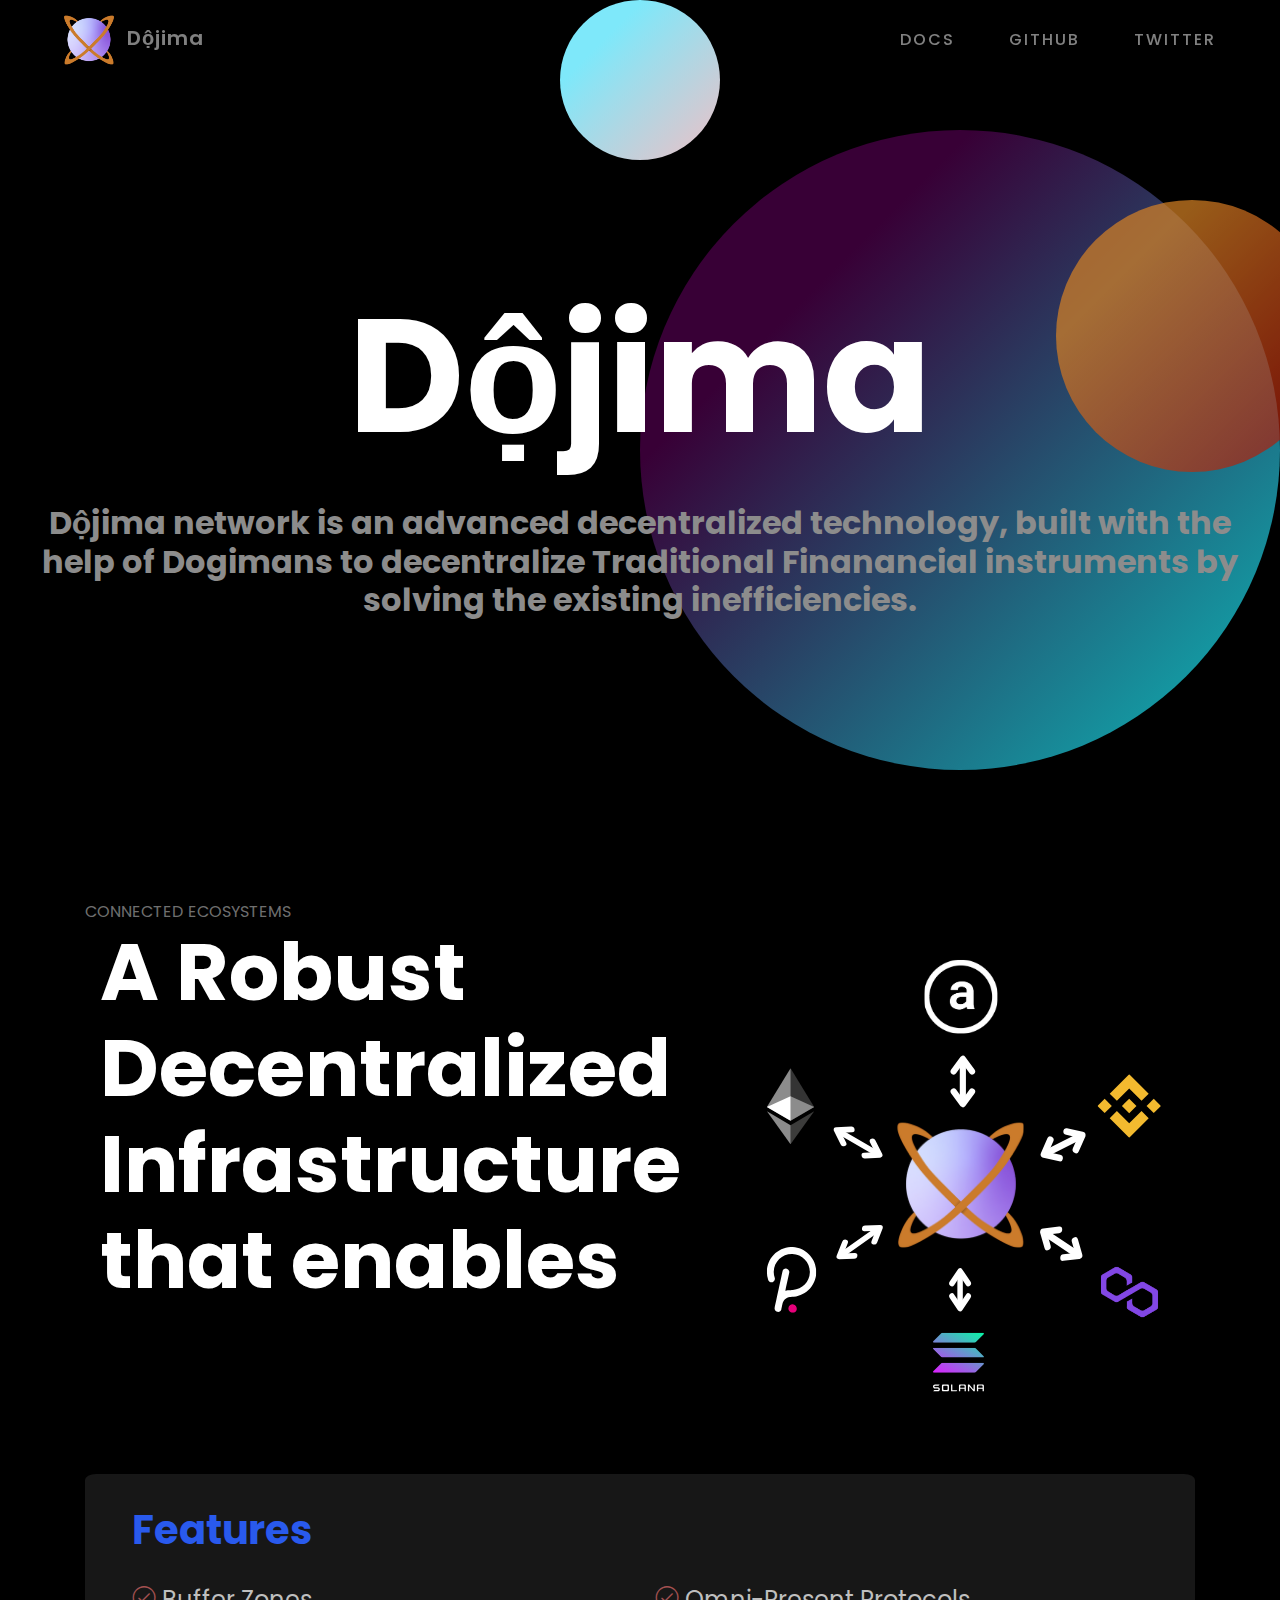
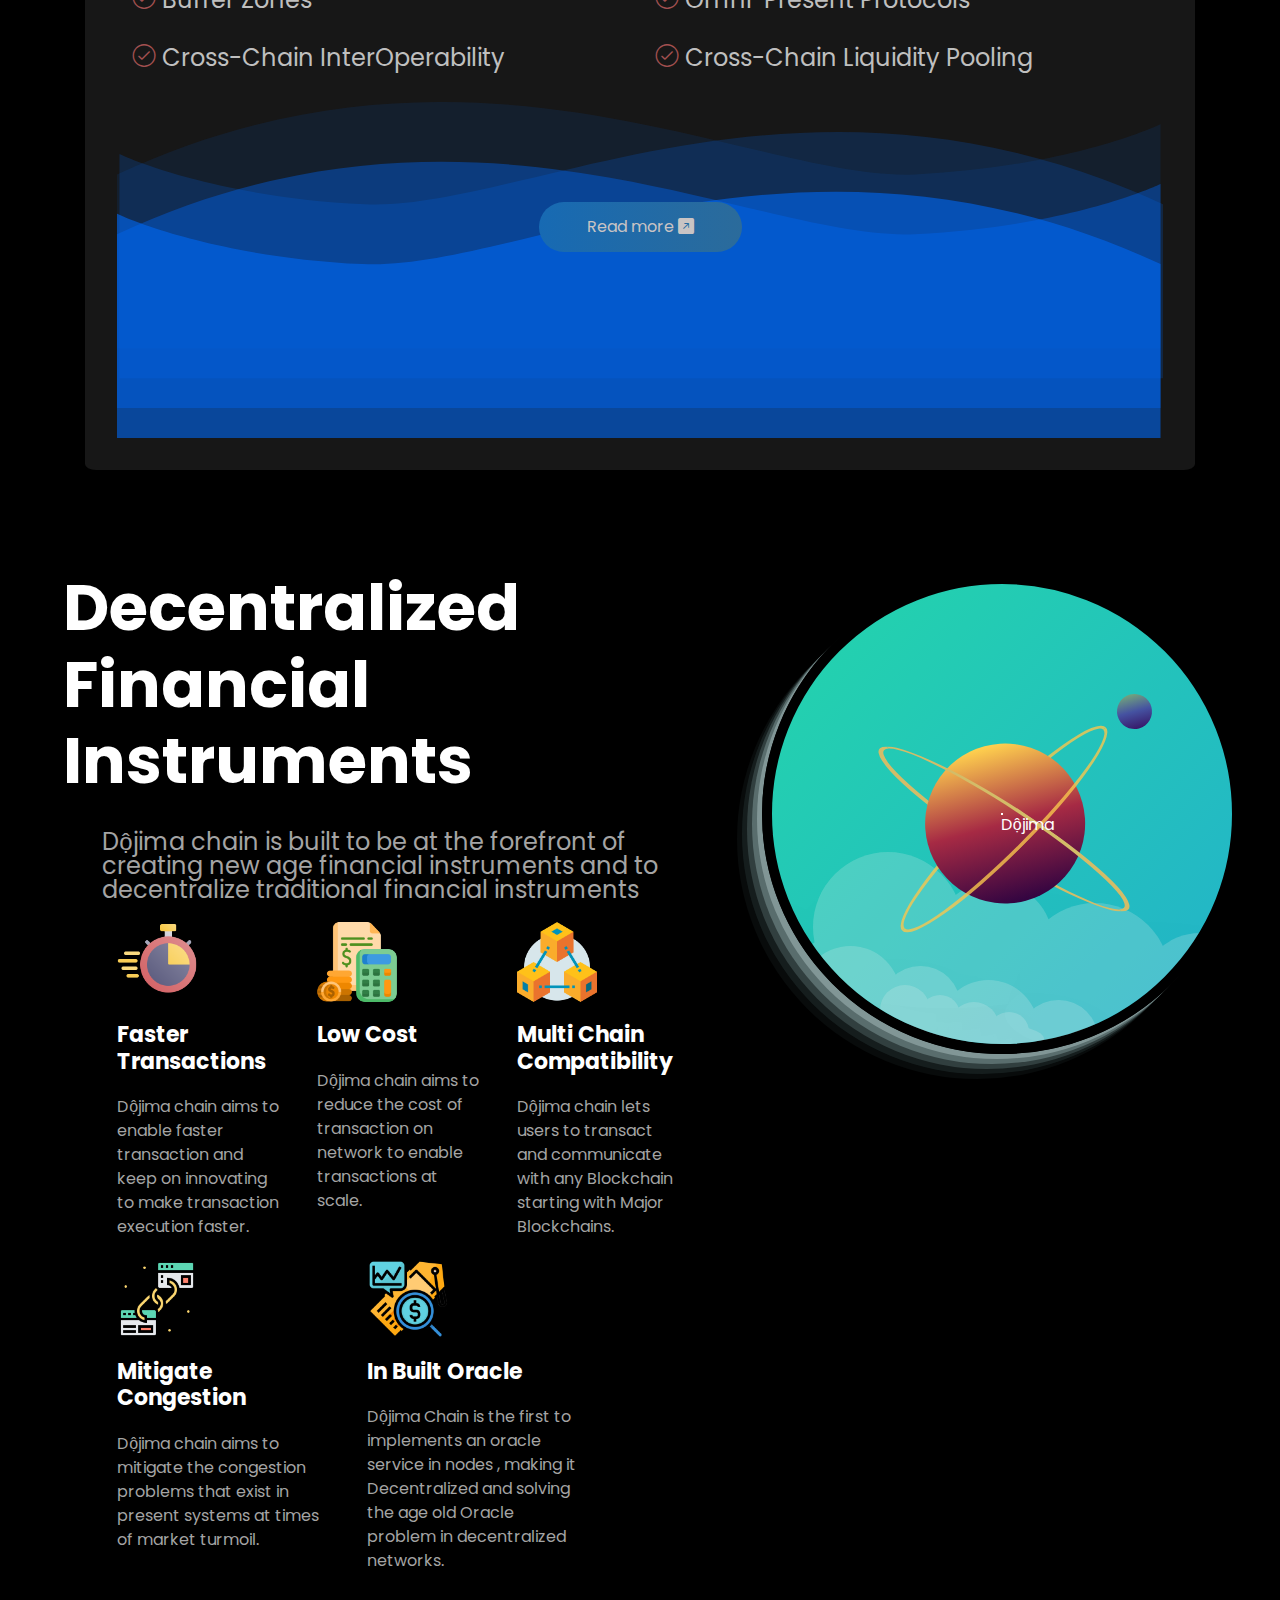
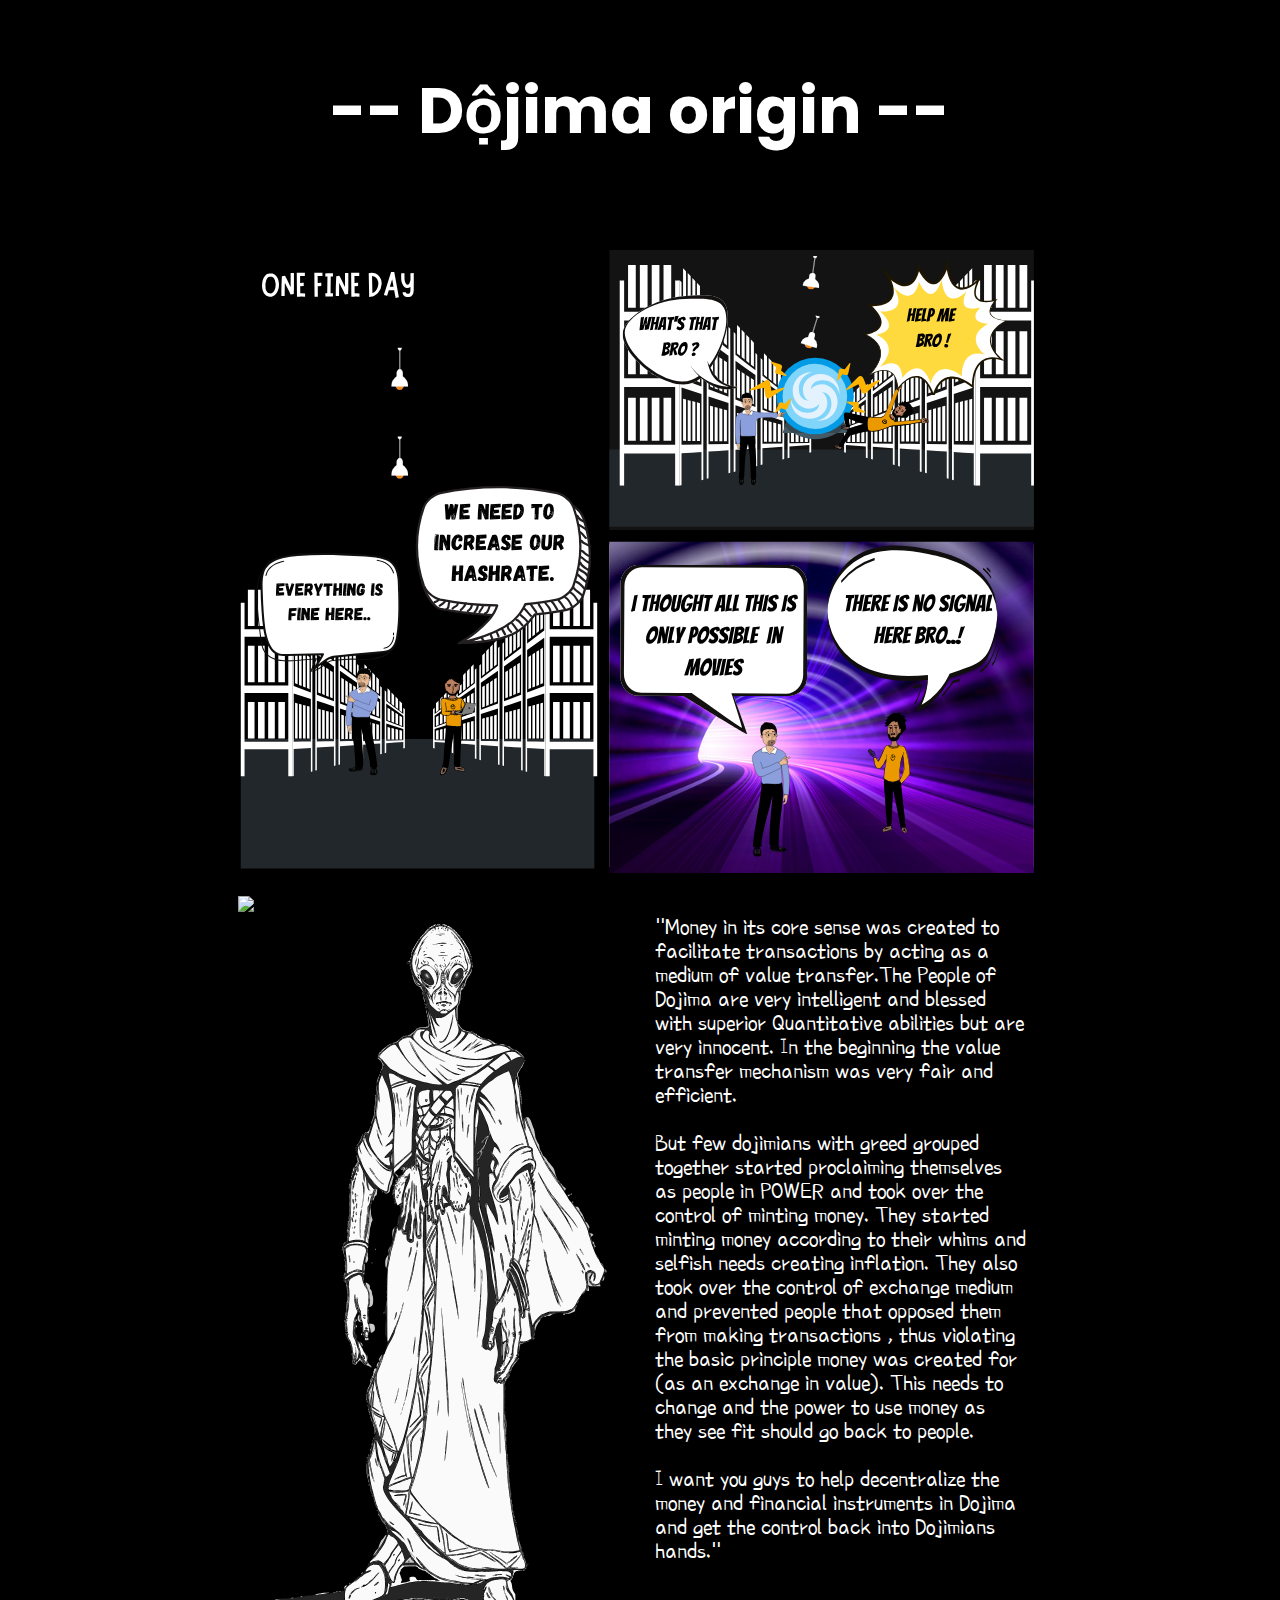
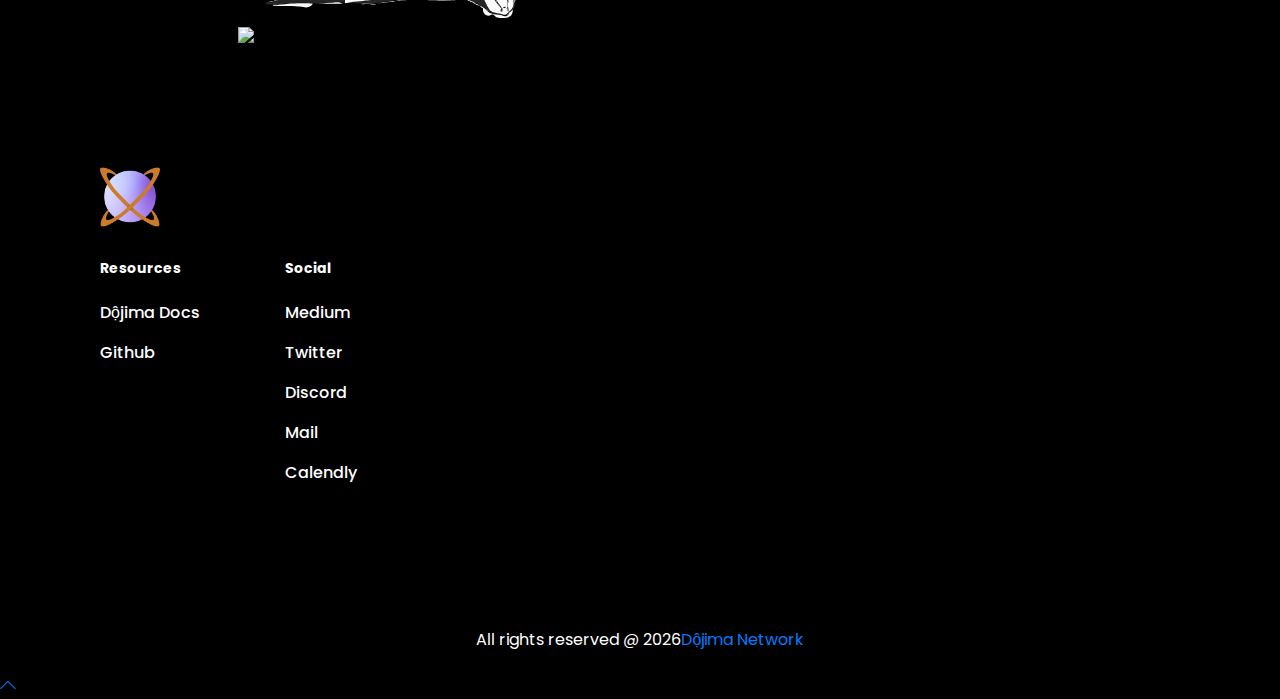
==== commit e8e97f56: "added link" ====
--- a/index.html
+++ b/index.html
@@ -94,7 +94,7 @@
                 <div class="col-md-6"><p class="feature"> <i class="lni-check-mark-circle feature-icon"></i> Cross-Chain Liquidity Pooling</p></div>
                 <!-- <div class="col-md-12"><button class="read-more">Read more <span><i class="bi bi-arrow-up-right-square-fill"></i></span></button></div> -->
                 <div class="buttom-shape d-flex justify-content-center">
-                    <button class="read-more">Read more <span><i class="bi bi-arrow-up-right-square-fill"></i></span></button>
+                    <a class="read-more" href="https://docs.dojima.network/" target="_blank">Read more <span><i class="bi bi-arrow-up-right-square-fill"></i></span></a>
                     <img src="assets/images/blueWave.svg" alt="">
                 </div>
             </div>
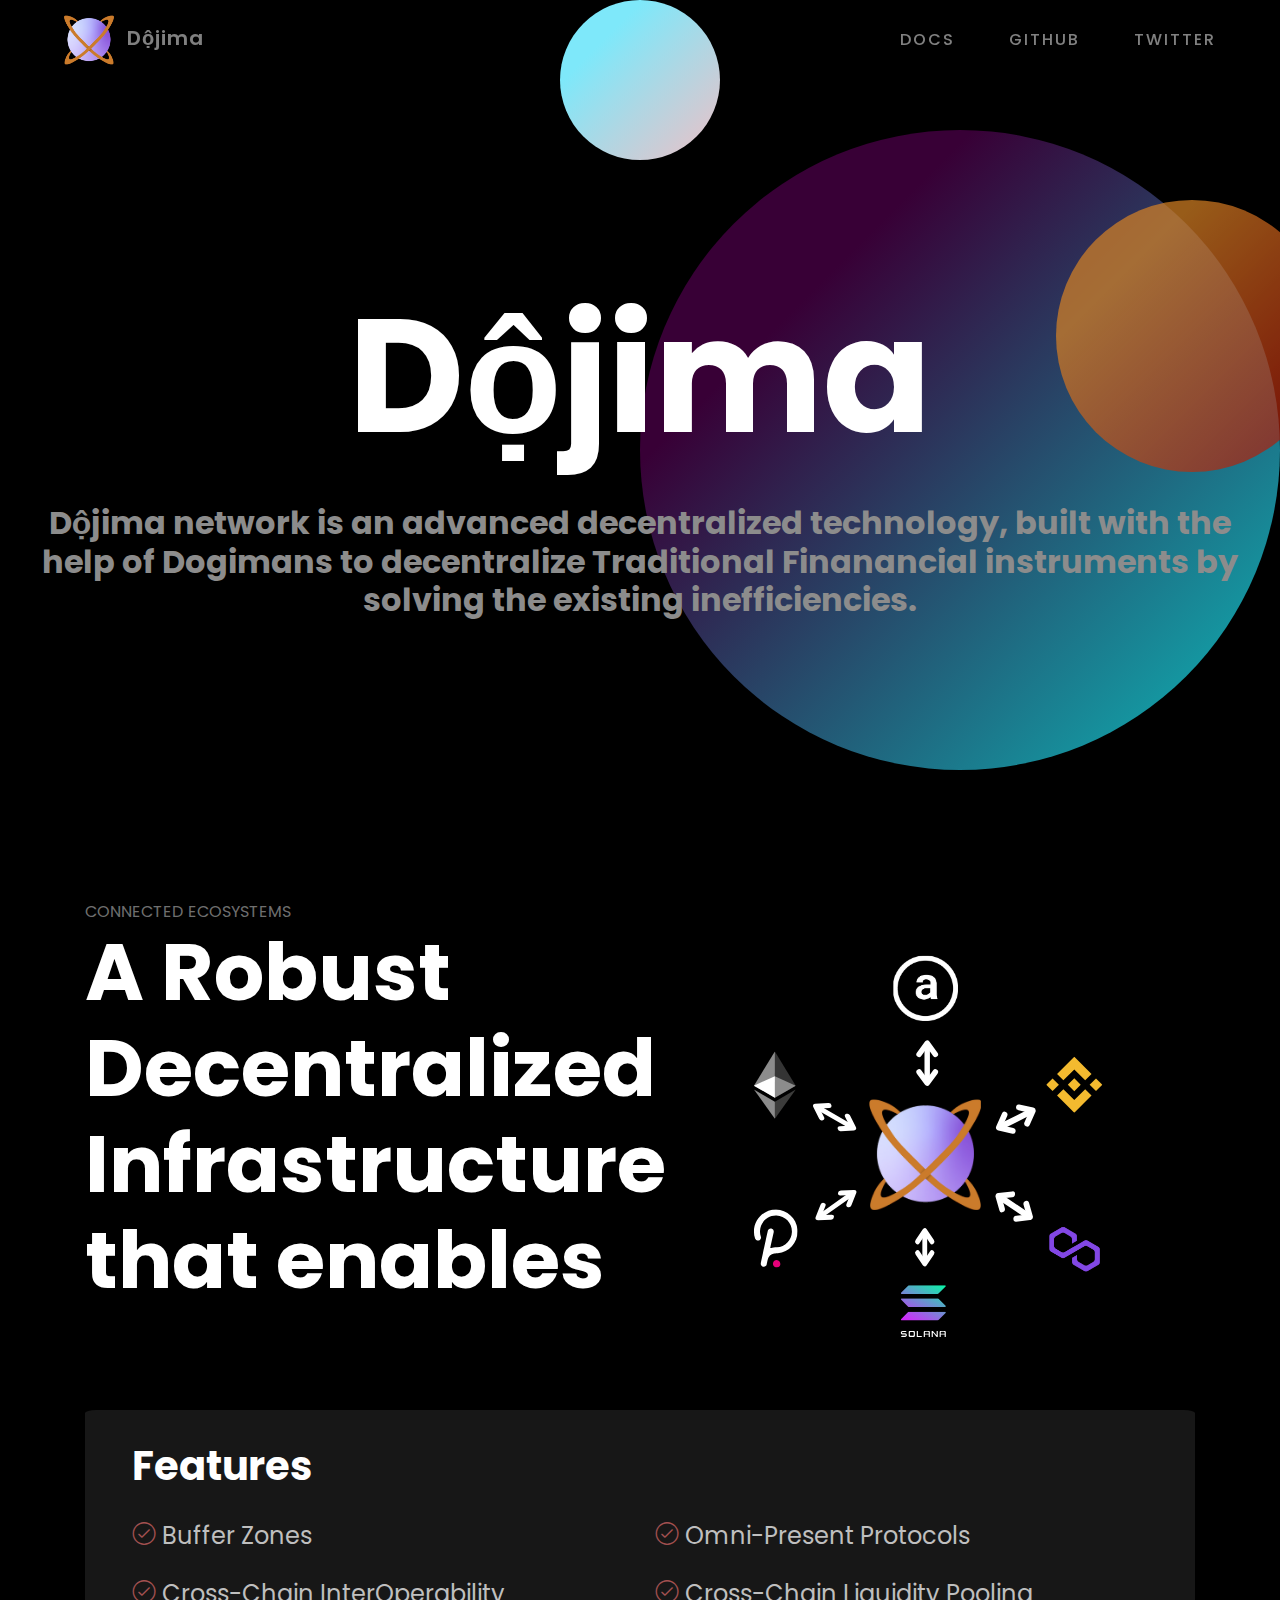
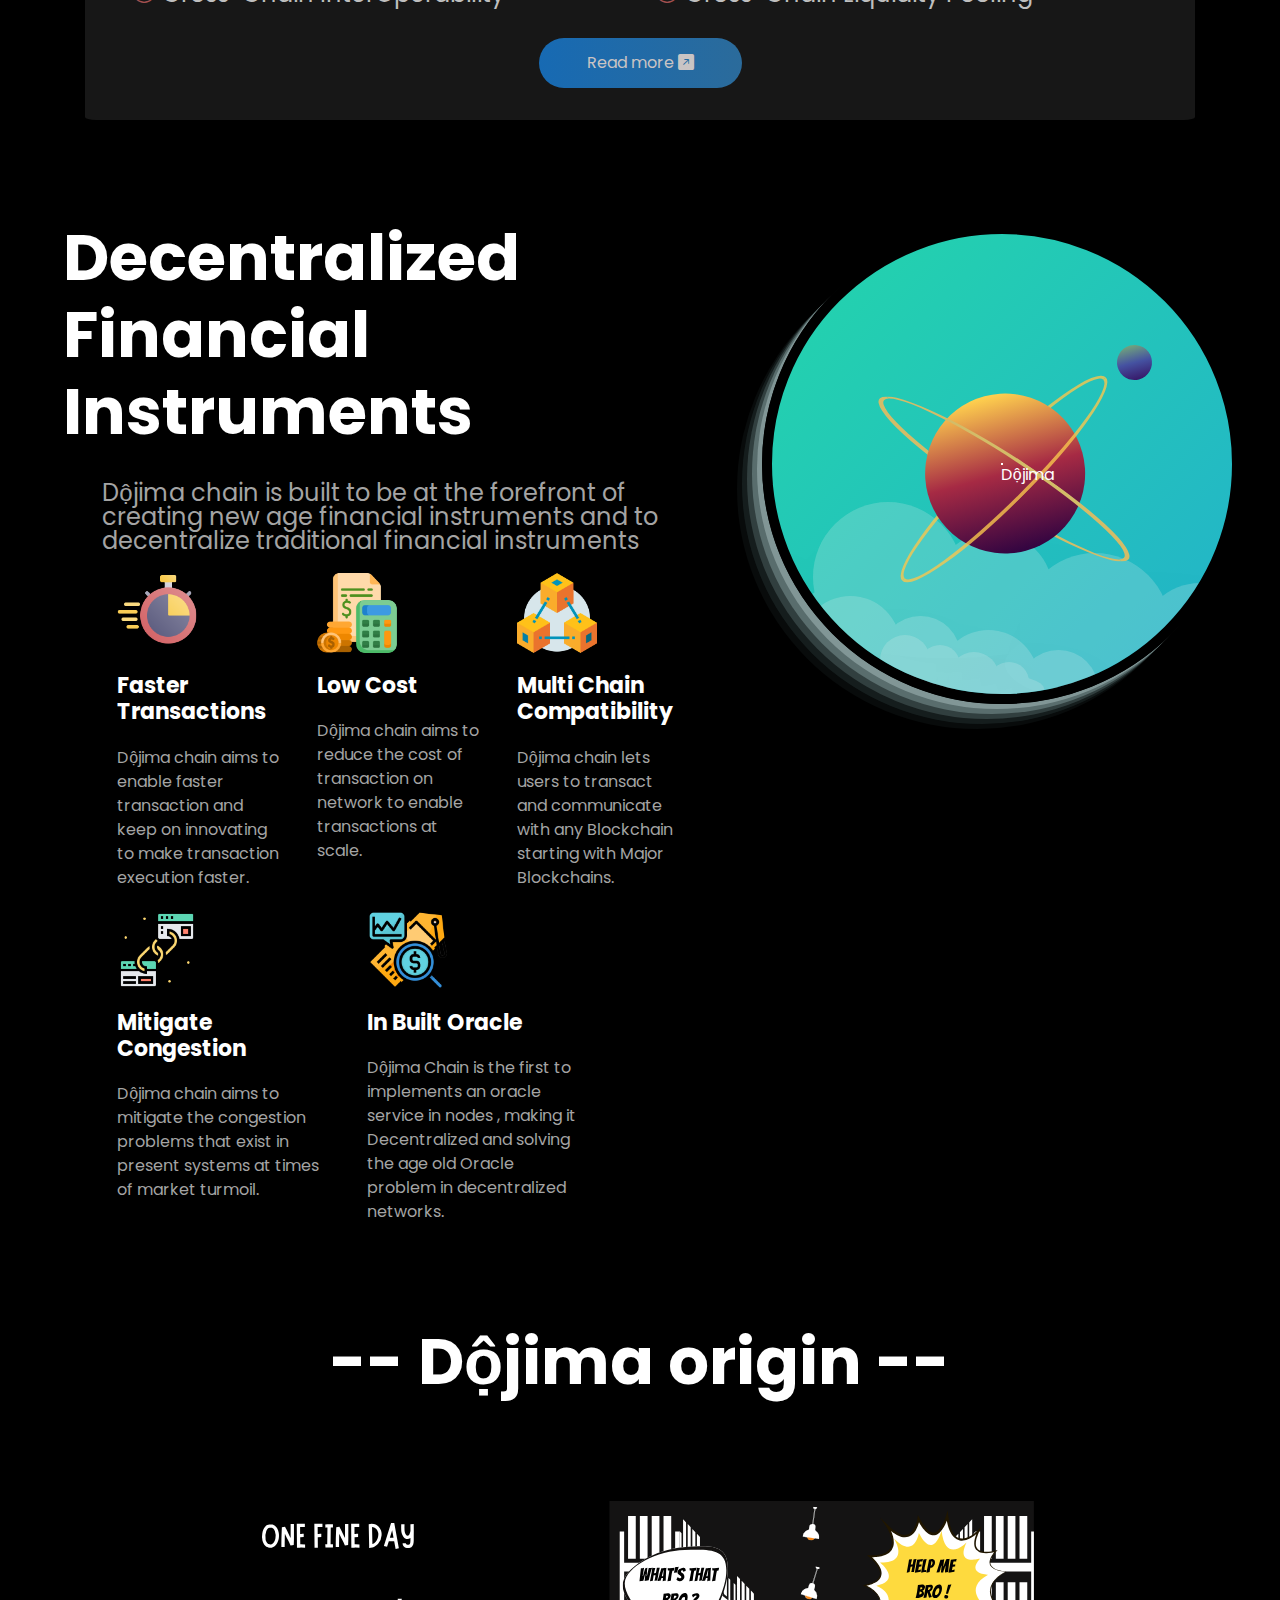
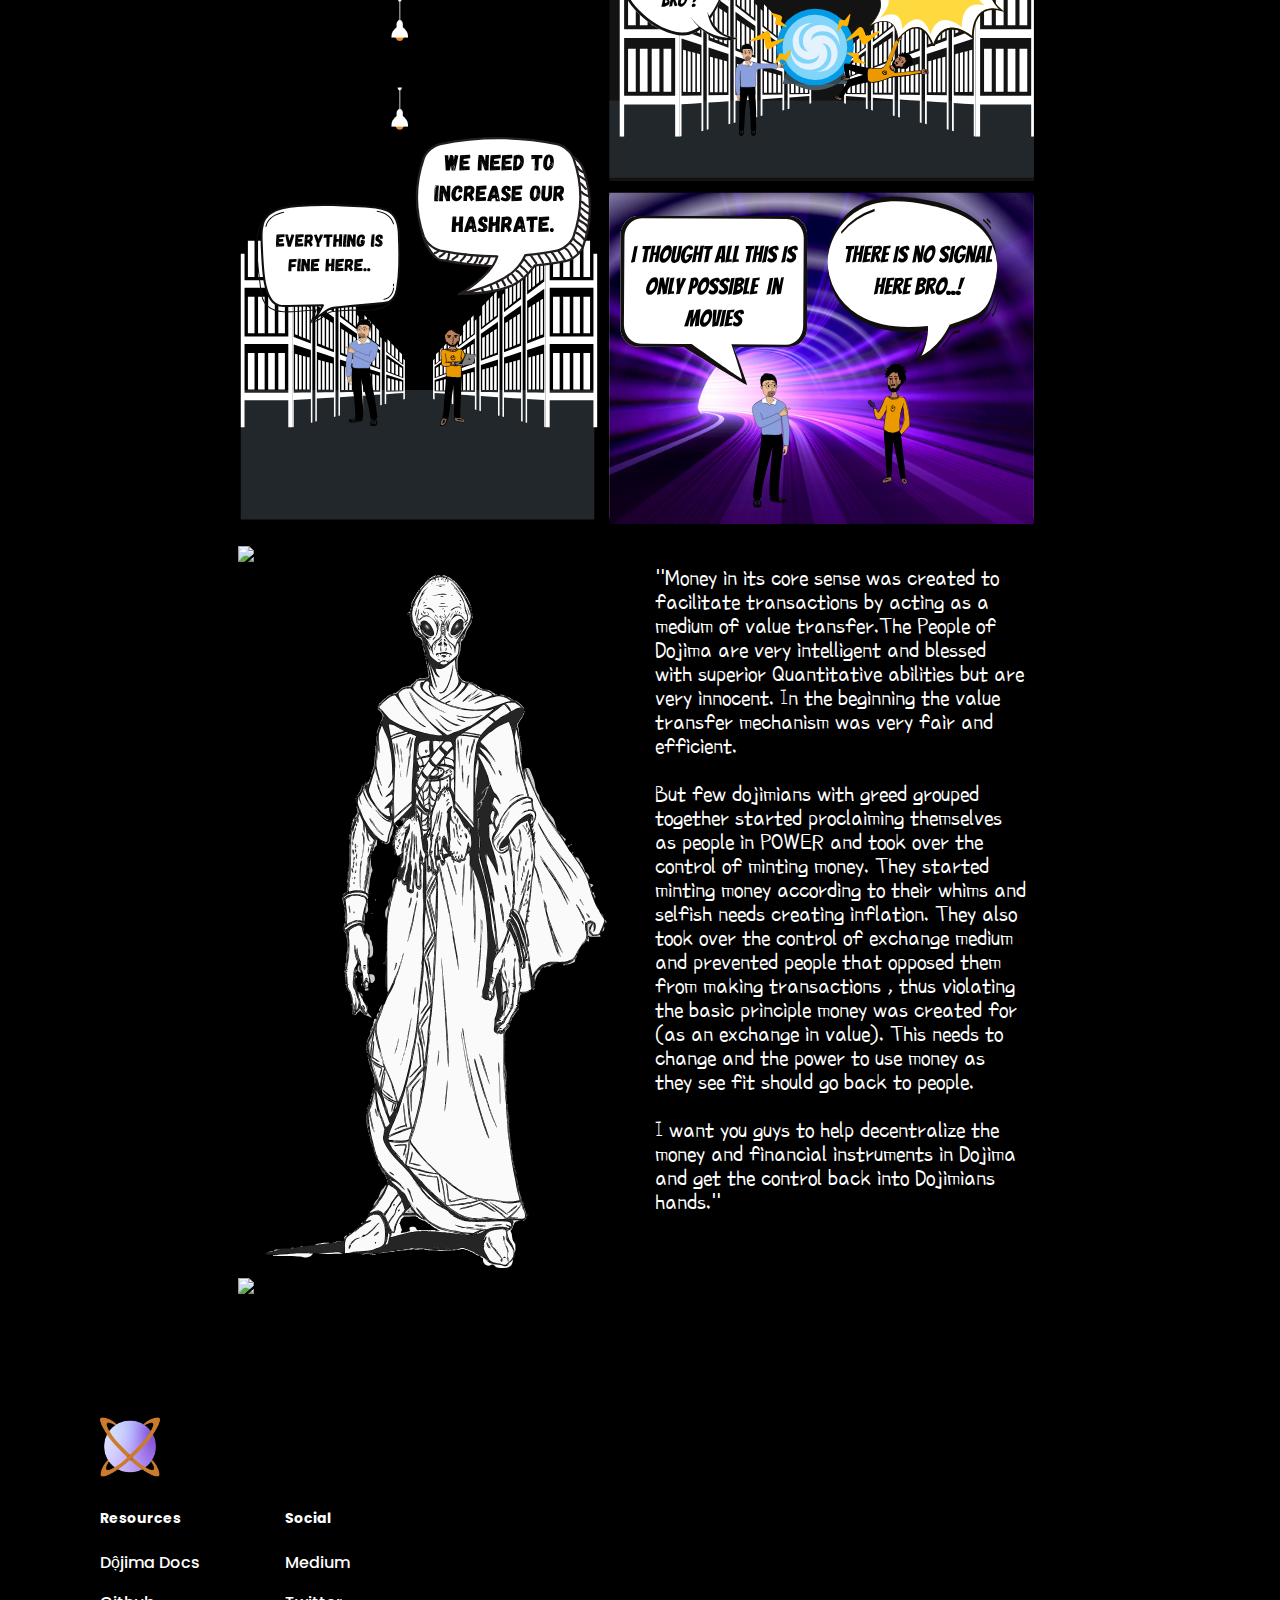
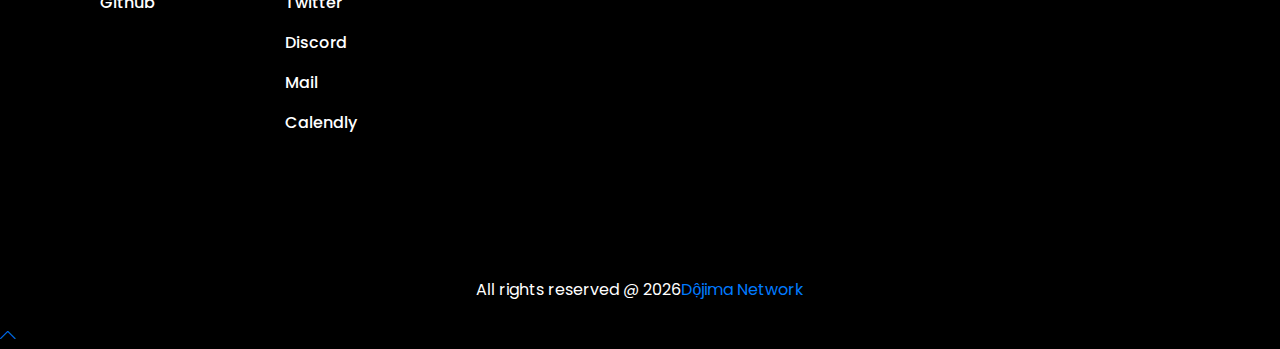
==== commit 1e8d4276: "UI changes" ====
--- a/index.html
+++ b/index.html
@@ -79,7 +79,7 @@
                 <p class="conn-eco">CONNECTED ECOSYSTEMS</p>
             </div>
             <div class="row" style="padding: 0">
-                <div class="col-md-6">
+                <div class="col-md-6" style="padding: 0">
                     <h1 class="eco-title">A Robust Decentralized Infrastructure that enables</h1>
                 </div>
                 <div class="col-md-6 feat-image">
@@ -95,7 +95,7 @@
                 <!-- <div class="col-md-12"><button class="read-more">Read more <span><i class="bi bi-arrow-up-right-square-fill"></i></span></button></div> -->
                 <div class="buttom-shape d-flex justify-content-center">
                     <a class="read-more" href="https://docs.dojima.network/" target="_blank">Read more <span><i class="bi bi-arrow-up-right-square-fill"></i></span></a>
-                    <img src="assets/images/blueWave.svg" alt="">
+                    <!-- <img src="assets/images/blueWave.svg" alt=""> -->
                 </div>
             </div>
         </div>
--- a/assets/css/style.css
+++ b/assets/css/style.css
@@ -35,6 +35,7 @@
   -webkit-box-sizing: border-box;
   -moz-box-sizing: border-box;
   box-sizing: border-box;
+  /* border: 1px solid red; */
 }
 
 body {
--- a/assets/css/ecosystem.css
+++ b/assets/css/ecosystem.css
@@ -19,7 +19,7 @@
 }
 
 .feature-title {
-    color: #295aed;
+    color: linear-gradient(to right, #176ab3, #2b6b9b);
     font-size: 2.5rem;
     position: relative;
 }
@@ -40,9 +40,9 @@
 .read-more {
     cursor: pointer;
     color: rgb(201, 196, 196);
-    position: absolute;
+    /* position: absolute; */
     border-radius: 50px;
-    top: 100px;
+    /* top: 100px; */
     overflow: hidden;
     padding-inline: 3rem;
     line-height: 50px;
@@ -55,6 +55,10 @@
     -ms-transition: all 0.3s ease-out 0s;
     -o-transition: all 0.3s ease-out 0s;
     transition: all 0.3s ease-out 0s;
+}
+
+.read-more:hover {
+    color: white;
 }
 
 .buttom-shape {
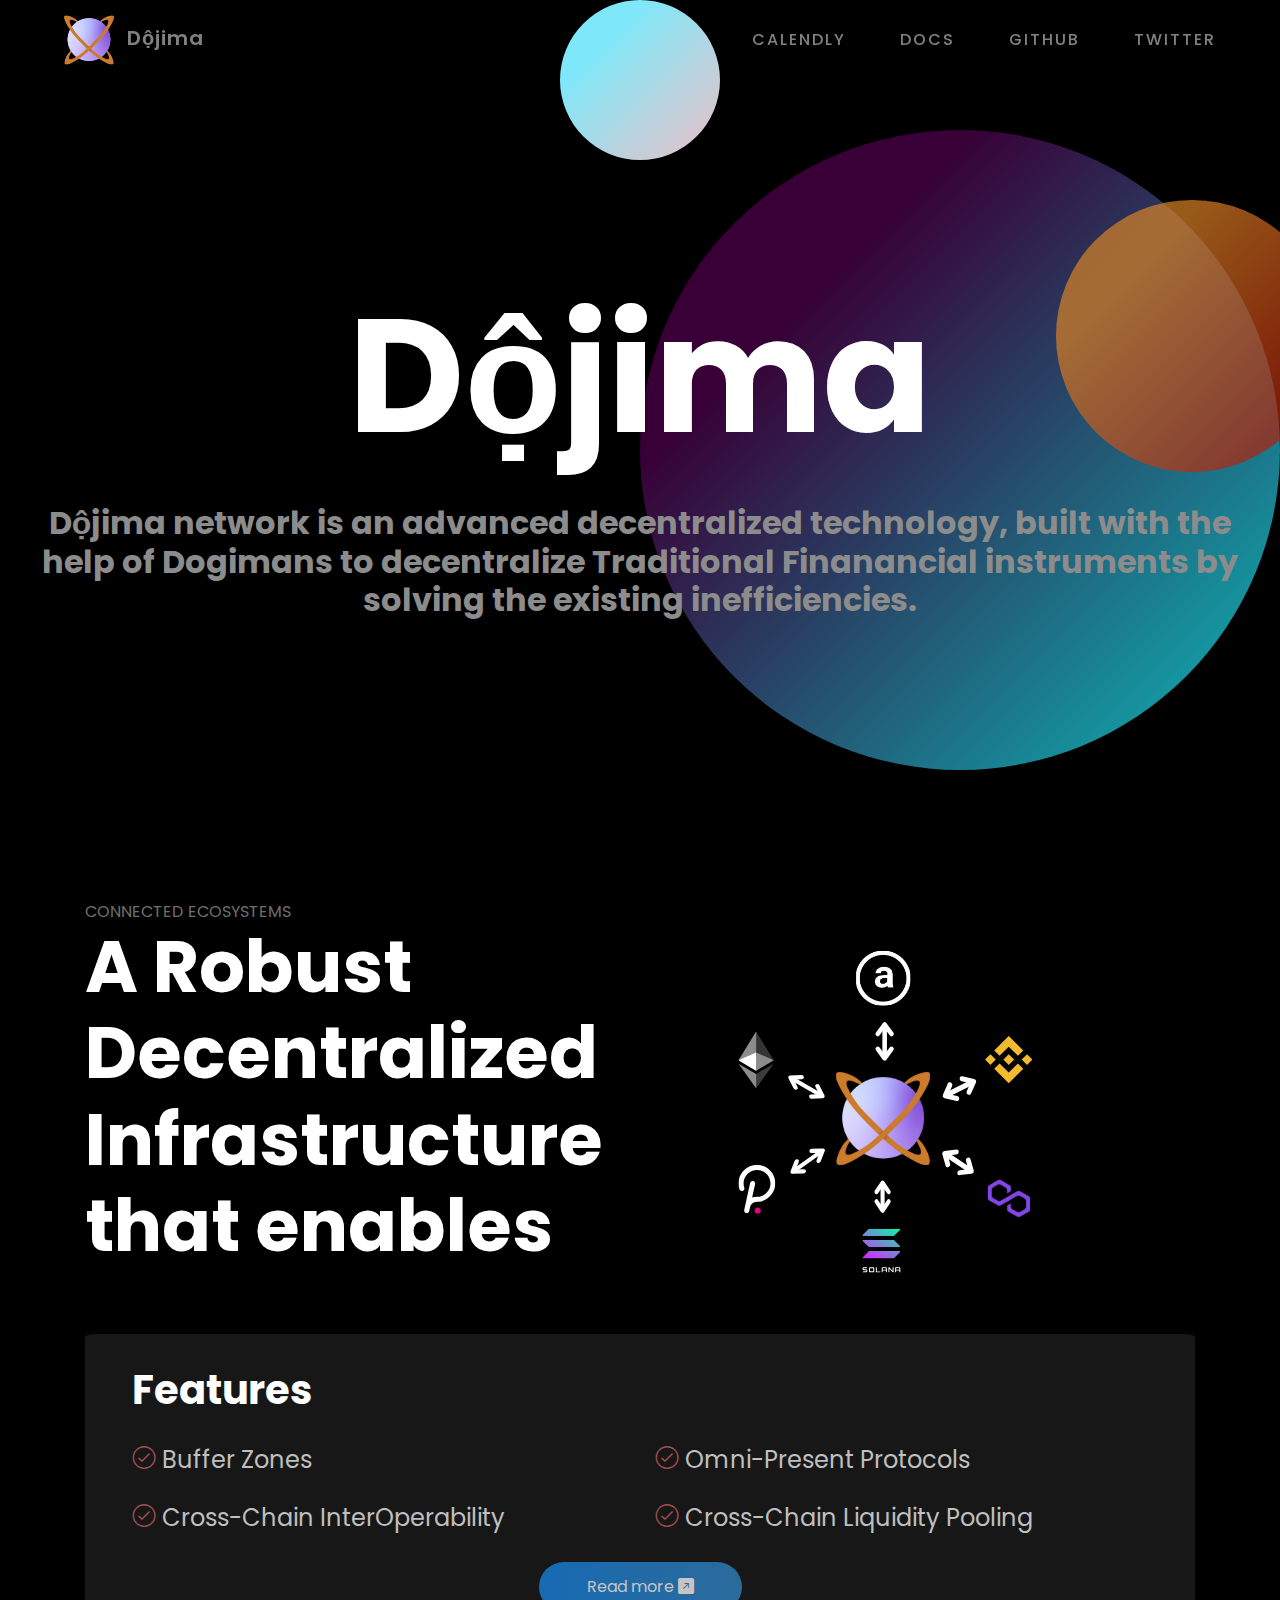
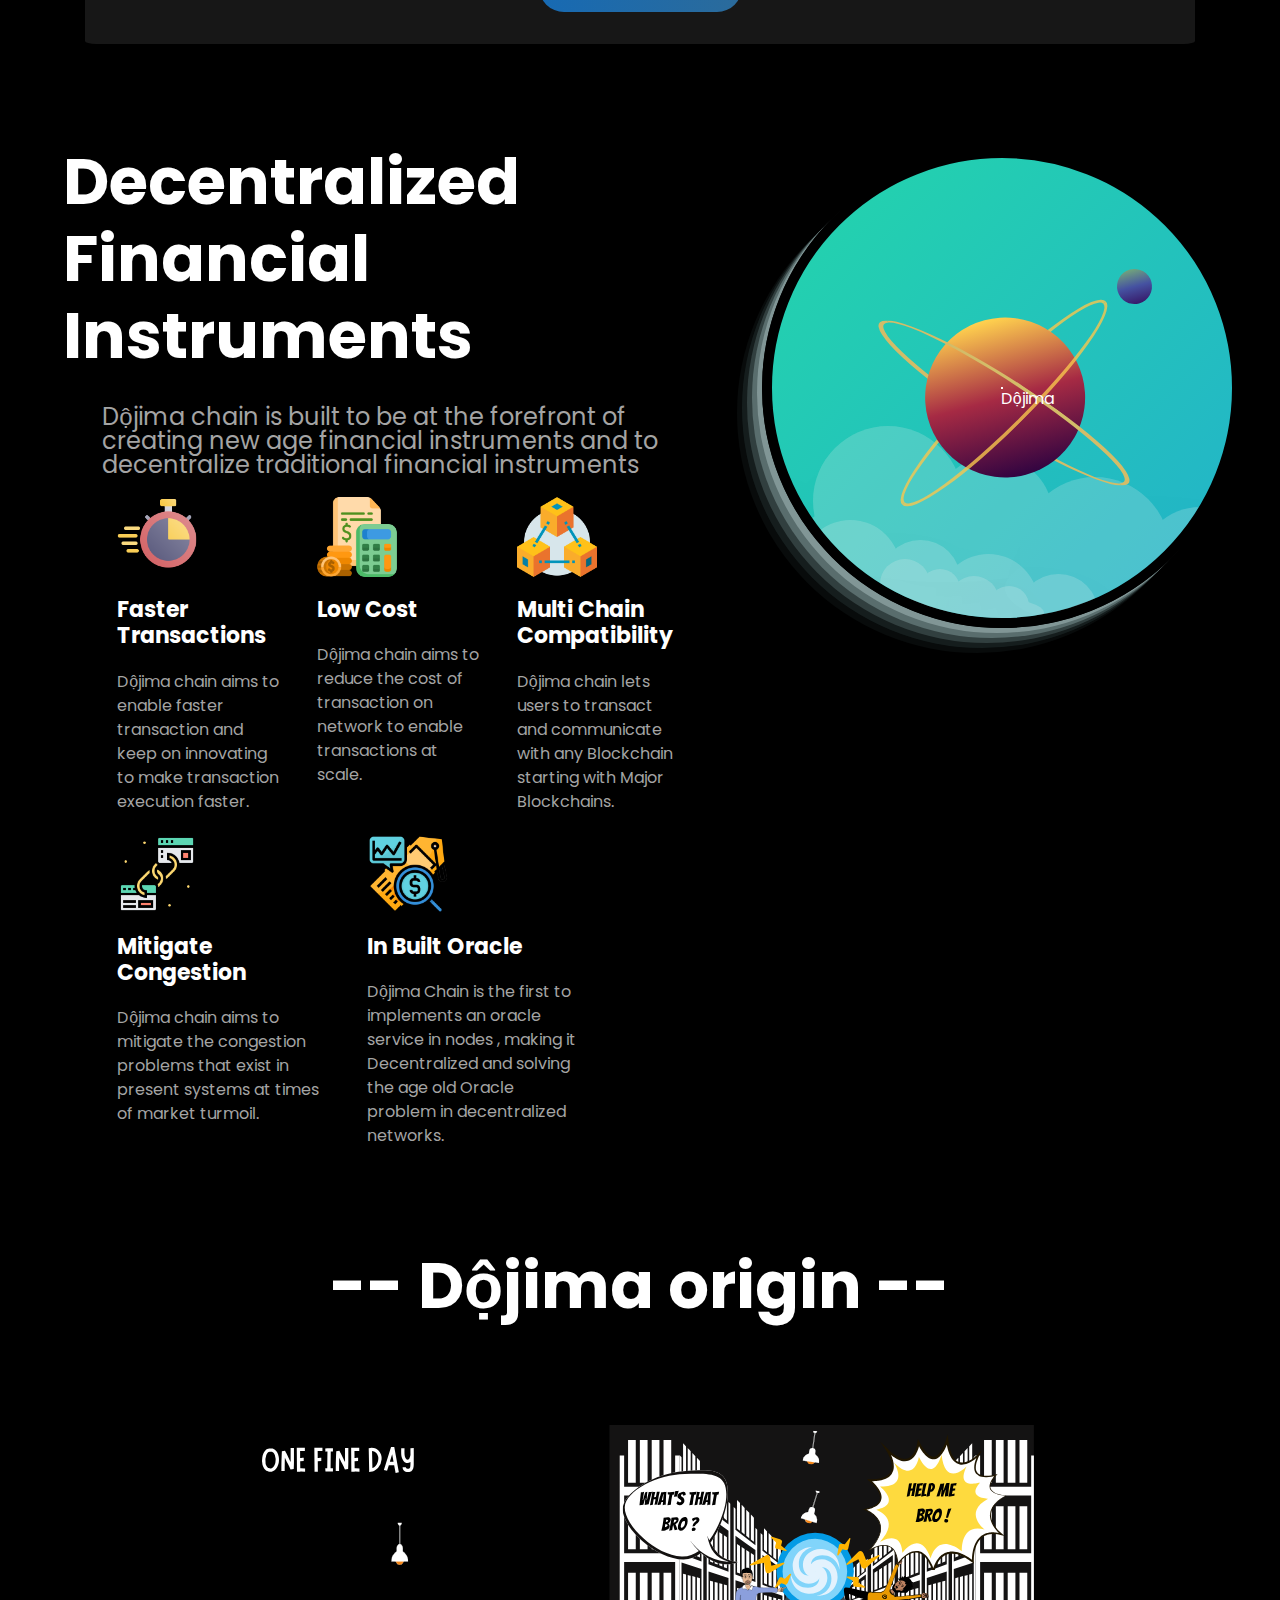
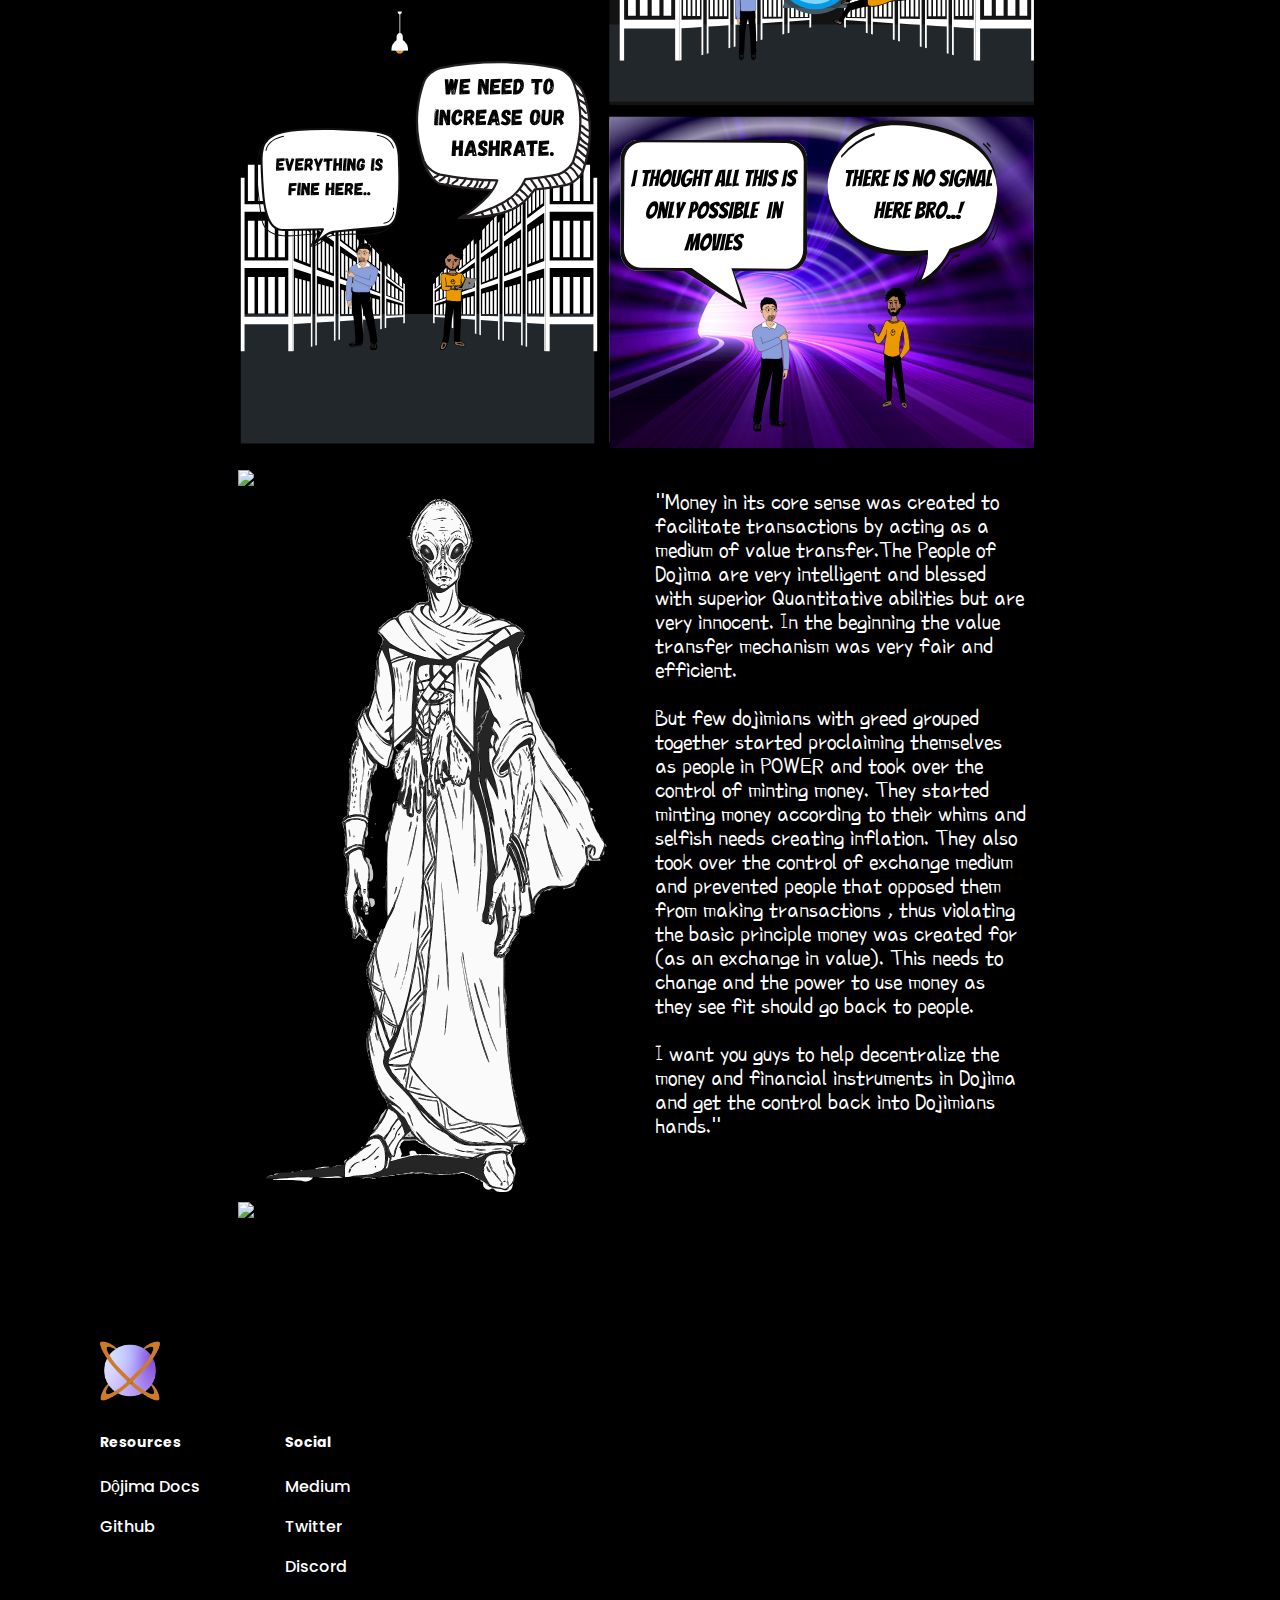
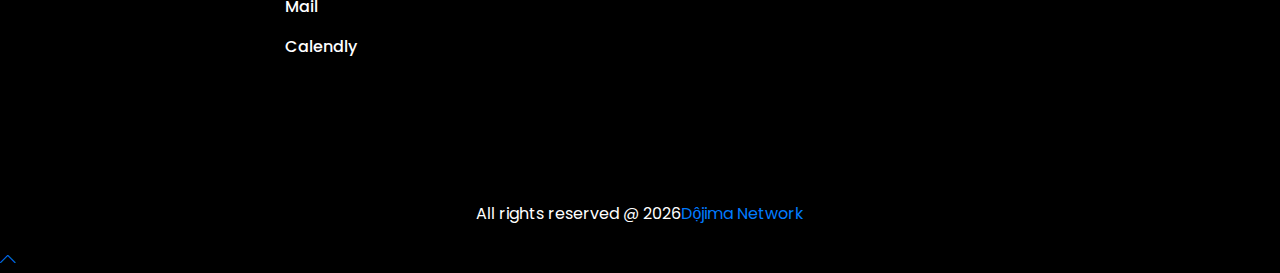
==== commit fab36d59: "added calendly to top menu bar" ====
--- a/index.html
+++ b/index.html
@@ -56,6 +56,7 @@
                 </a>
                 
                  <div class="menu_links">
+                    <a href="https://www.dojima.network/meeting" target="_blank" class="link">Calendly</a>
                      <a href="https://docs.dojima.network" target="_blank" class="link">Docs</a>
                      <a href="https://github.com/dojimanetwork" target="_blank" class="link">Github</a>
                      <a href="https://twitter.com/dojimanetwork" target="_blank" class="link">Twitter</a>
--- a/assets/css/ecosystem.css
+++ b/assets/css/ecosystem.css
@@ -3,7 +3,7 @@
 }
 
 .eco-title {
-    font-size: 5rem;
+    font-size: 4.5rem;
     padding: 0;
 }
 
@@ -115,7 +115,7 @@
 
 @media (min-width: 993px) and (max-width: 1200px) {
     .eco-title {
-        font-size: 4rem;
+        font-size: 3.5rem;
         padding: 0;
     }
 
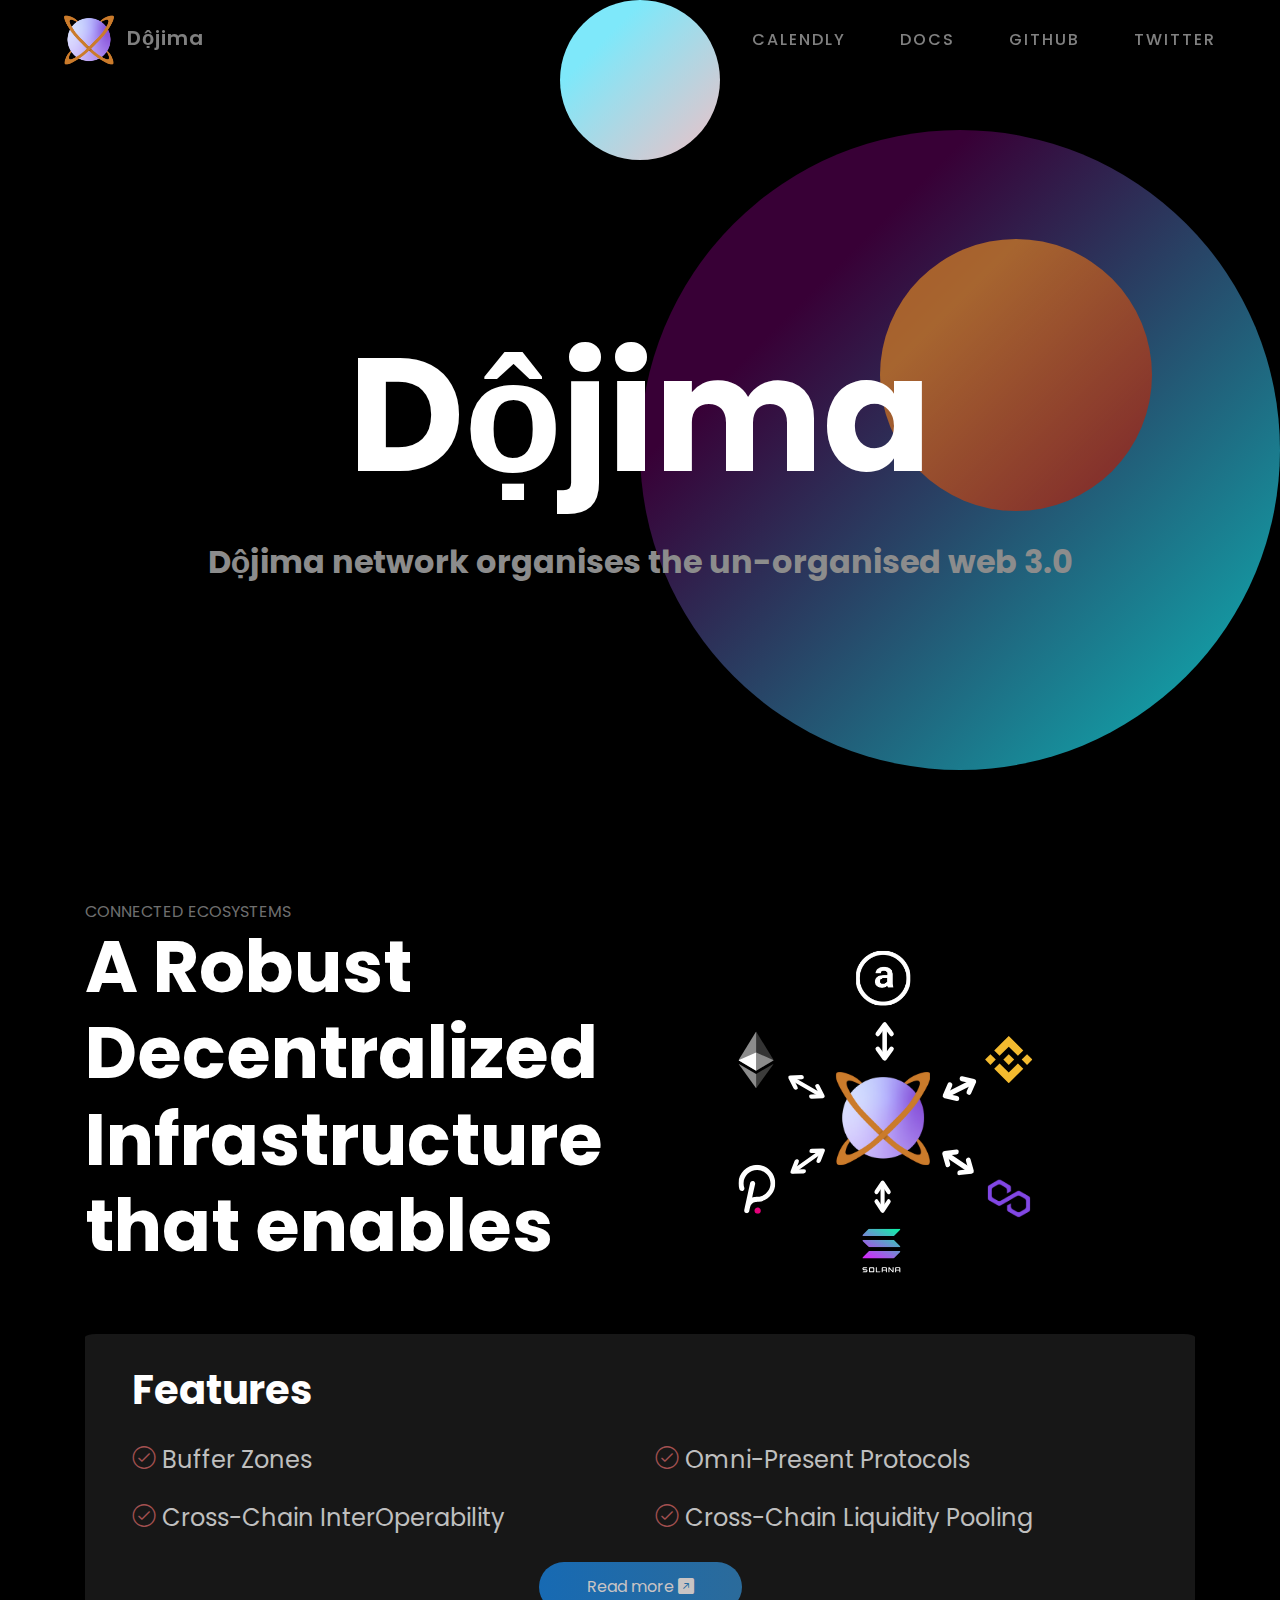
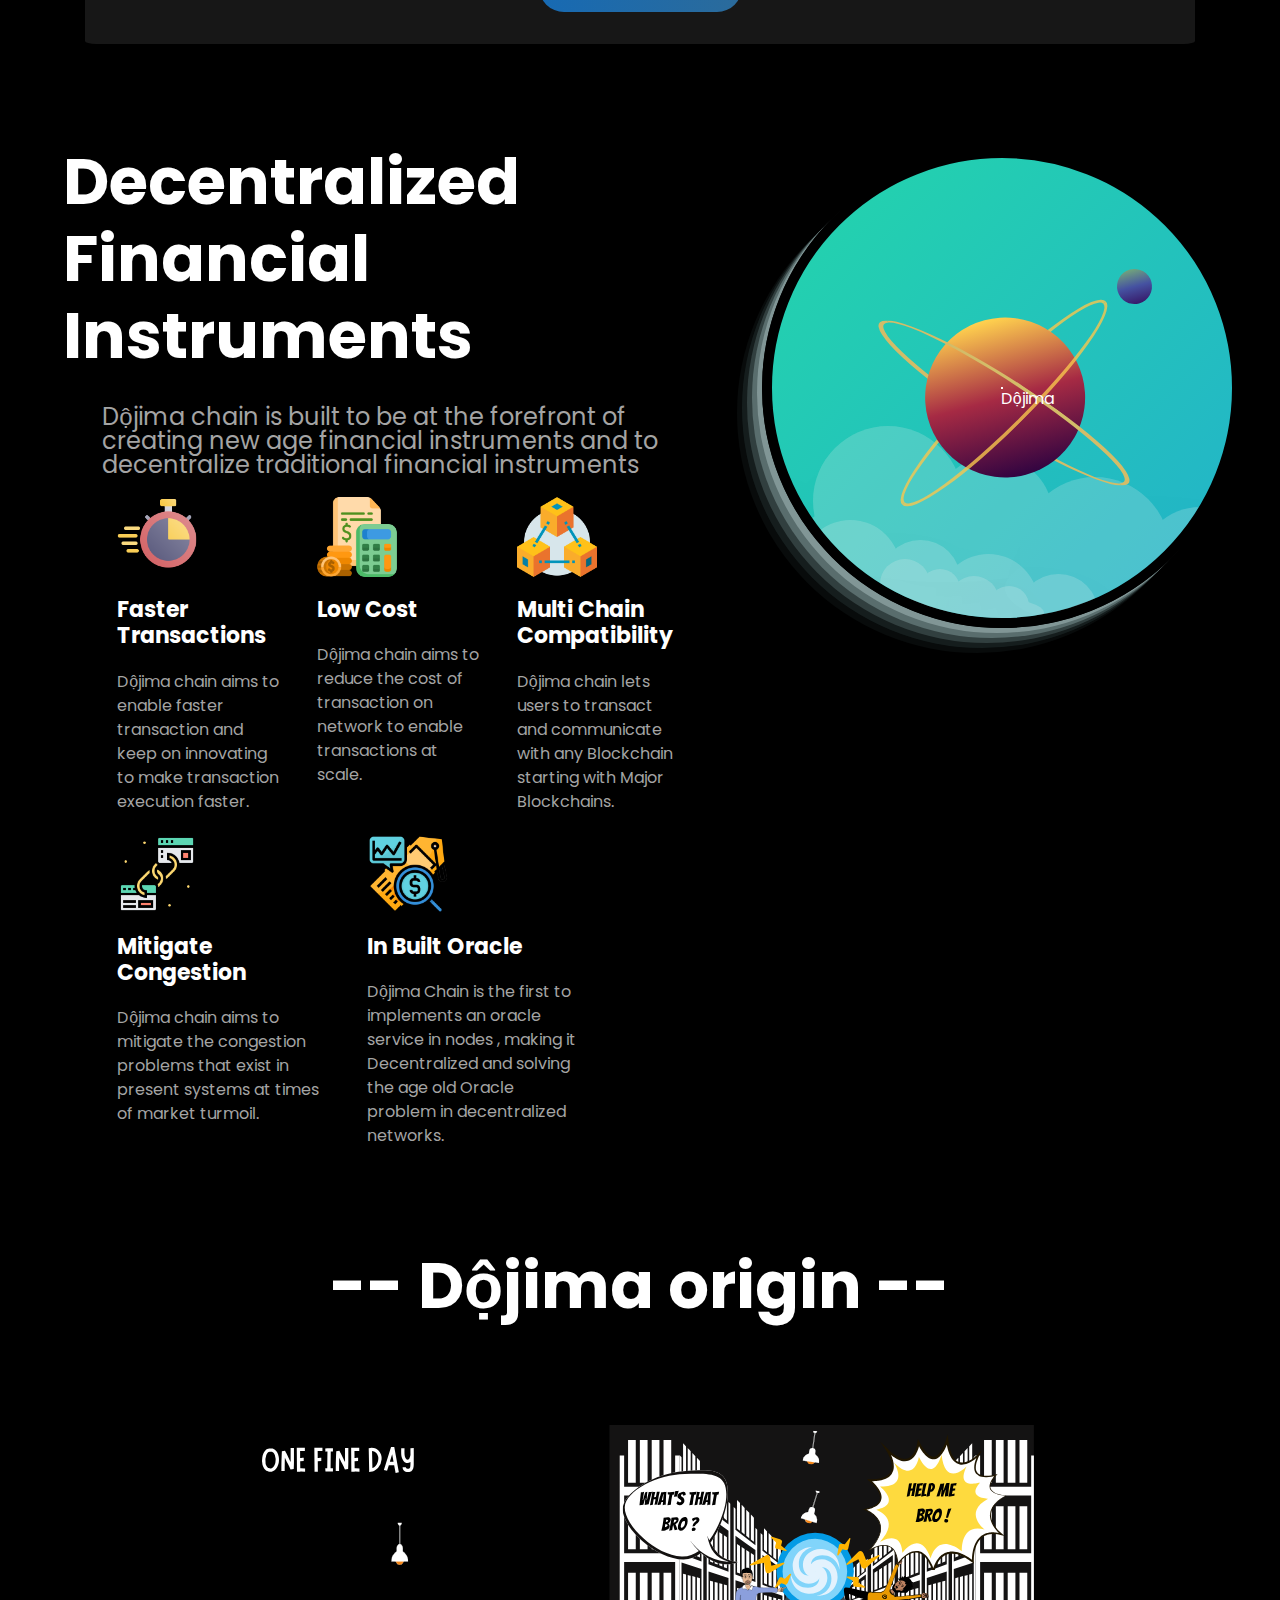
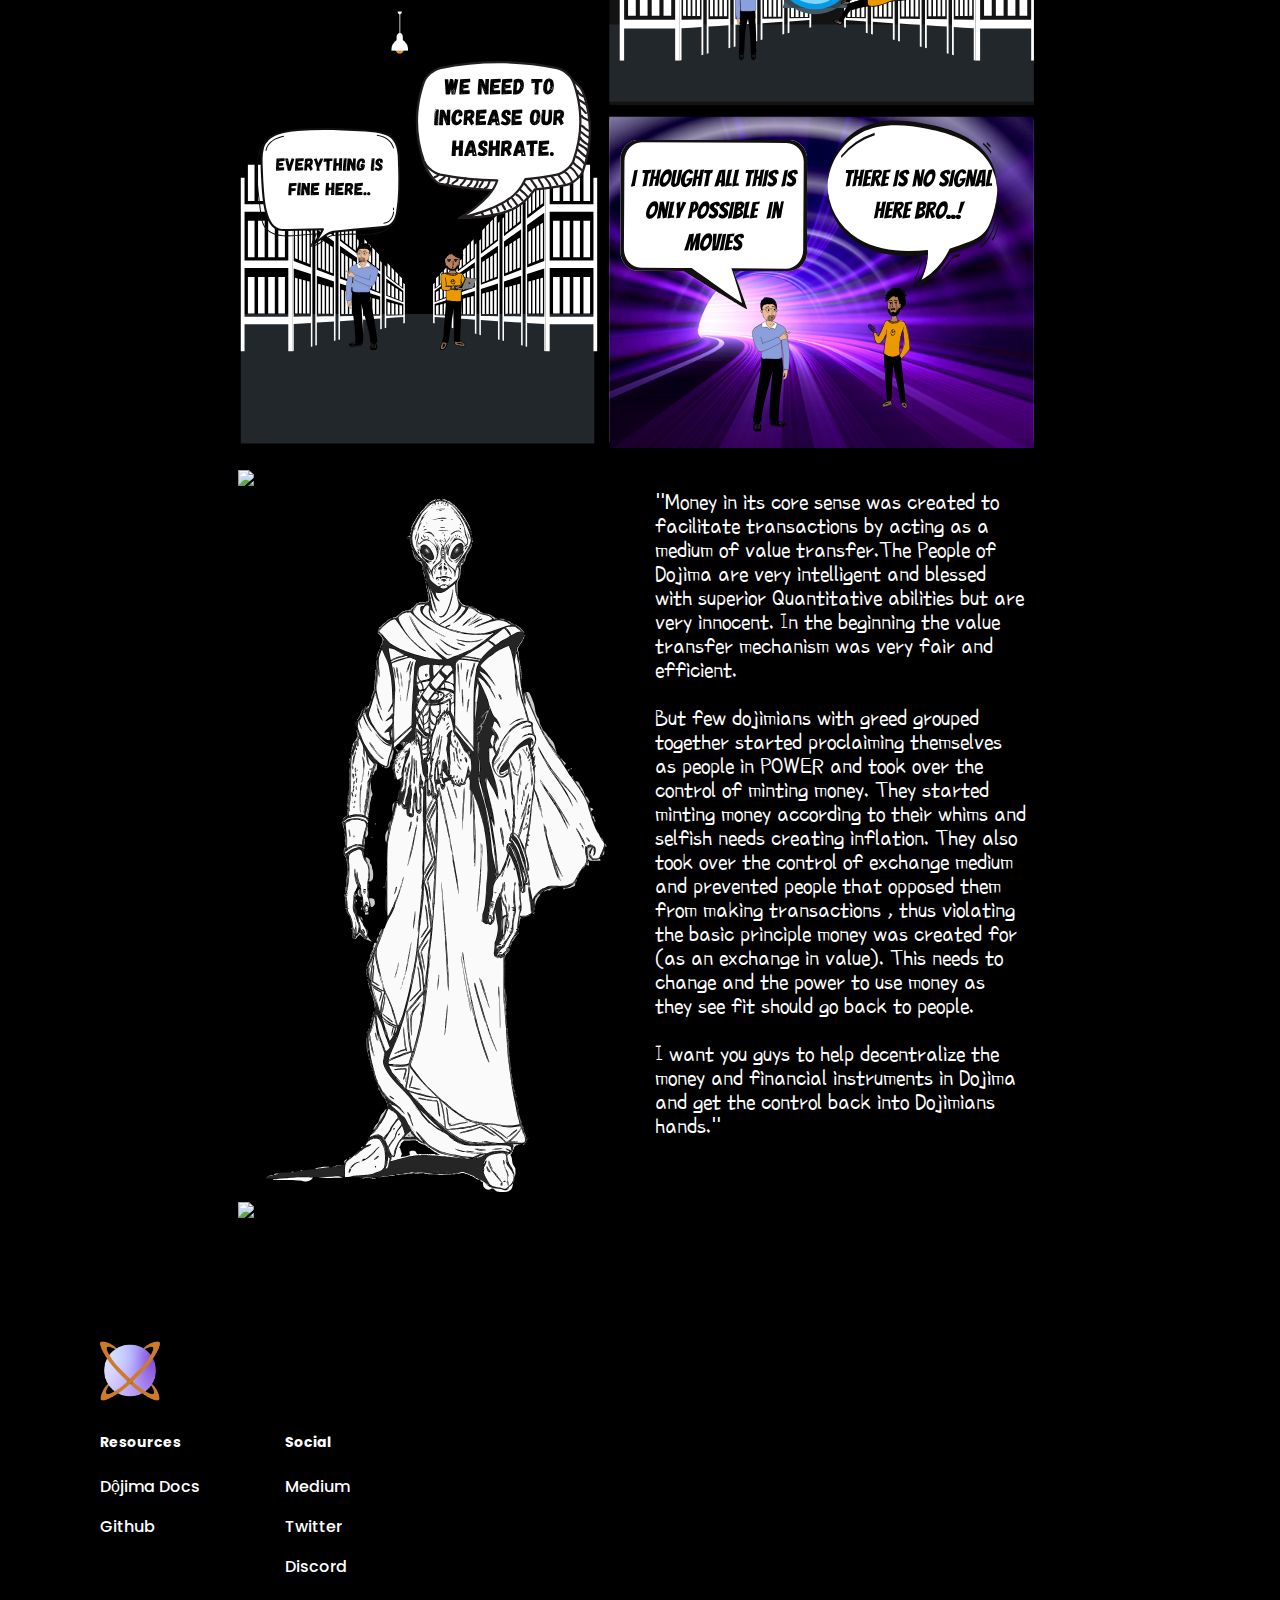
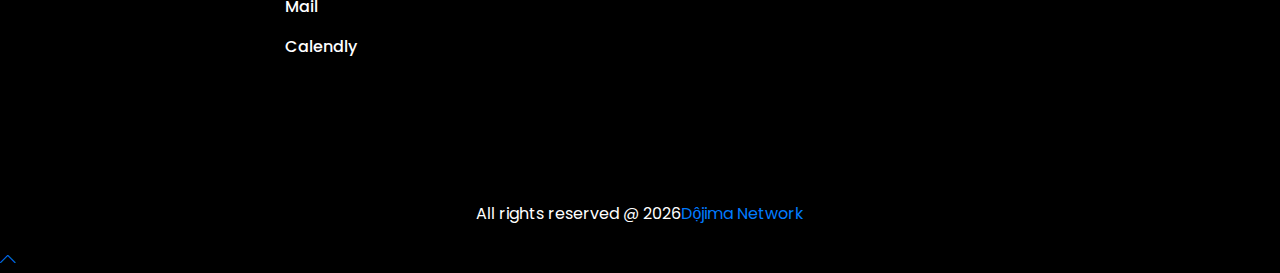
==== commit e9a75a67: "changed sub title." ====
--- a/index.html
+++ b/index.html
@@ -6,7 +6,7 @@
     <!--====== Required meta tags ======-->
     <meta charset="utf-8">
     <meta http-equiv="x-ua-compatible" content="ie=edge">
-    <meta name="description" content="Anti-Bear market protocol">
+    <meta name="description" content="Dojima network | Organise web 3.0">
     <meta name="viewport" content="width=device-width, initial-scale=1, shrink-to-fit=no">
 
     <!--====== Title ======-->
@@ -68,7 +68,7 @@
               <div class="main">
                 <div class="main__text-wrapper">
                 <h1 class="main-title">Dộjima</h1>
-                <h2 class="doj-sub-desc">Dộjima network is an advanced decentralized technology, built with the help of Dogimans to decentralize Traditional Finanancial instruments by solving the existing inefficiencies.</h2>      
+                <h2 class="doj-sub-desc">Dộjima network organises the un-organised web 3.0</h2>      
                   <svg xmlns="http://www.w3.org/2000/svg" class="dotted-circle" width="352" height="352" overflow="visible"></svg>
                 </div>
               </div>
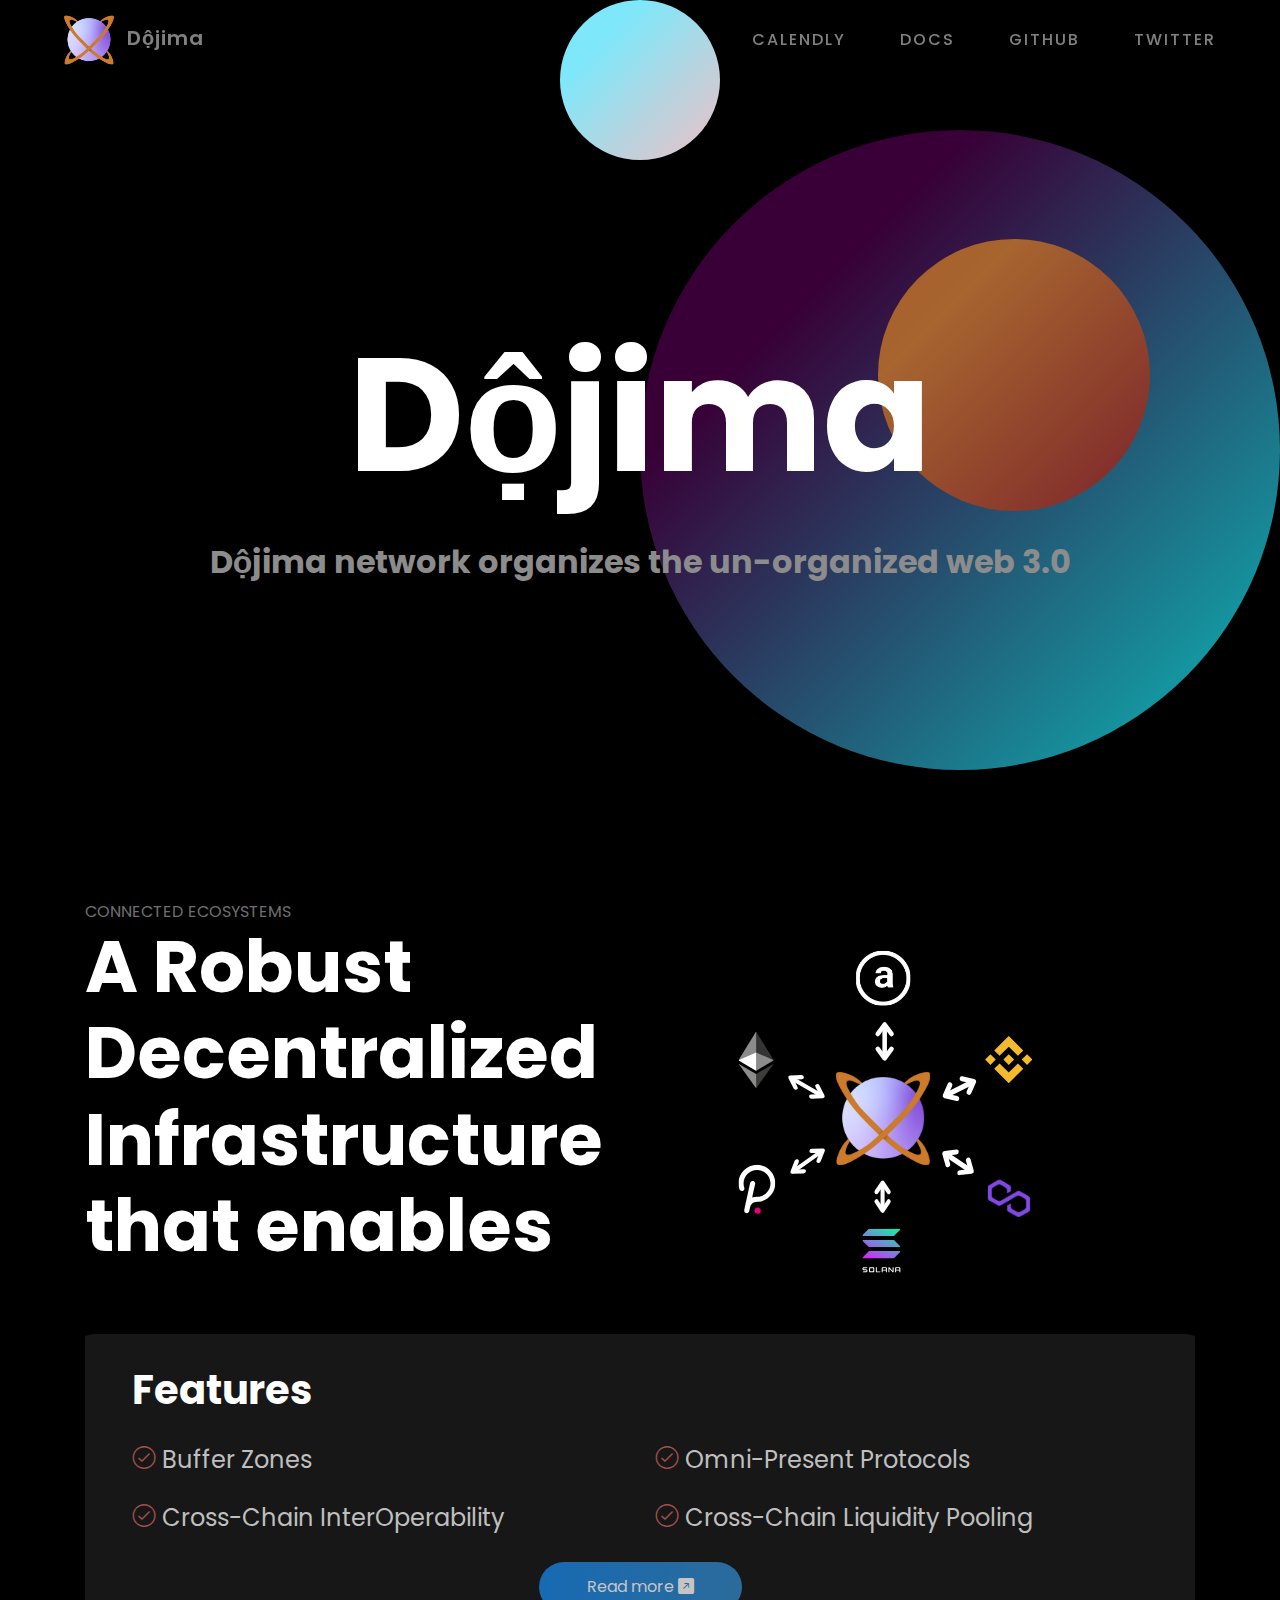
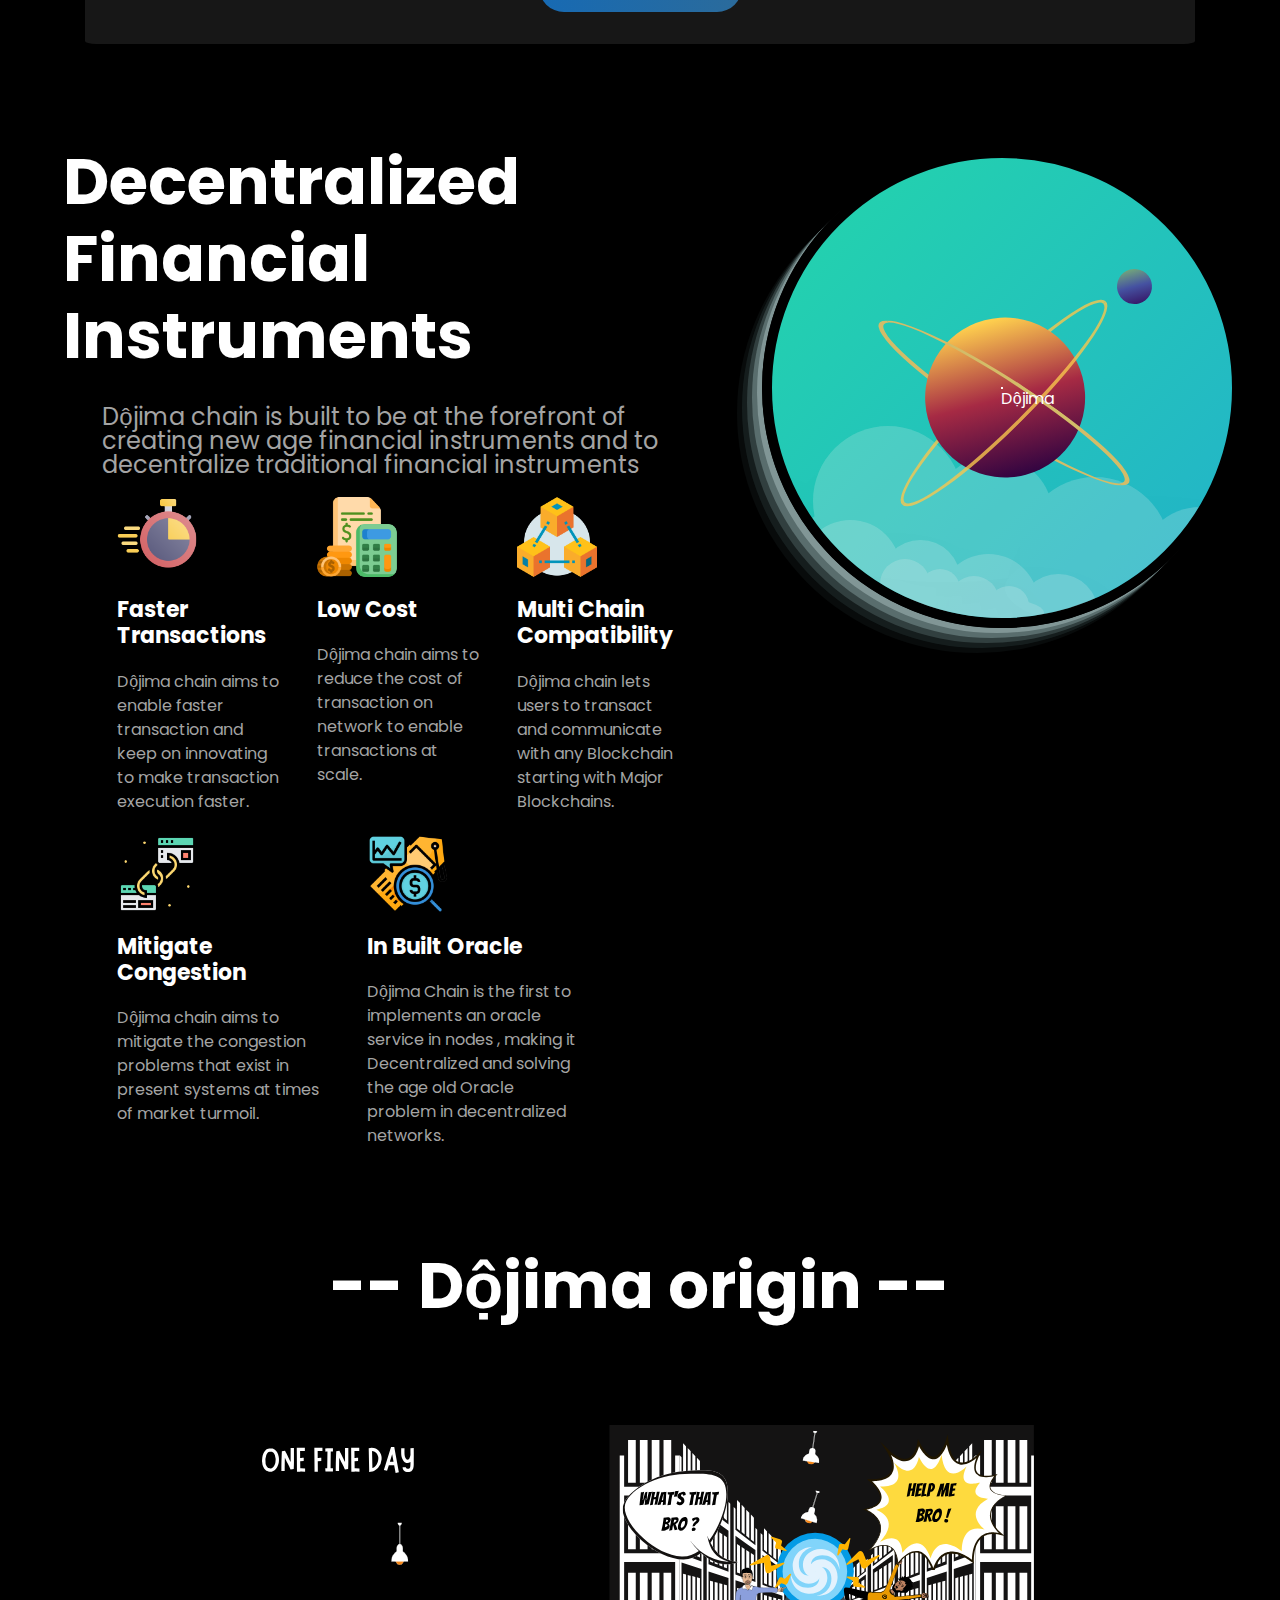
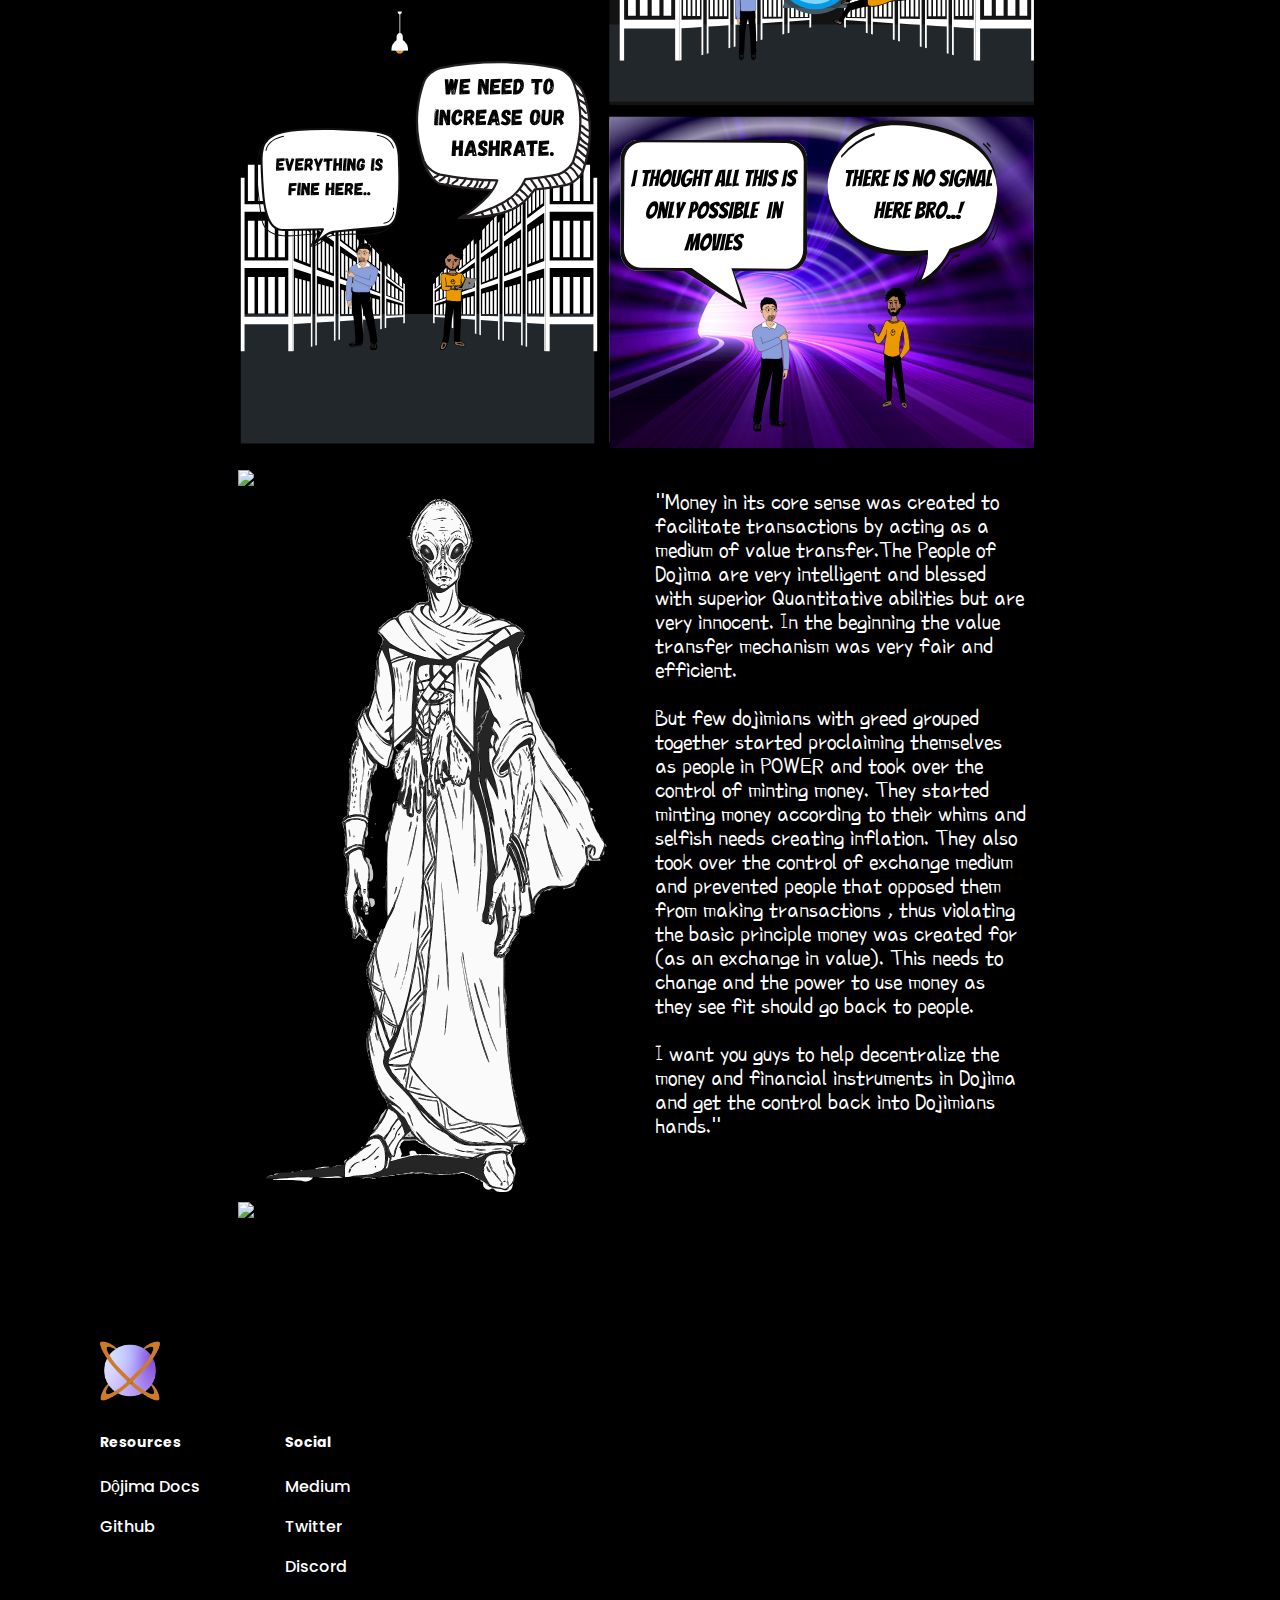
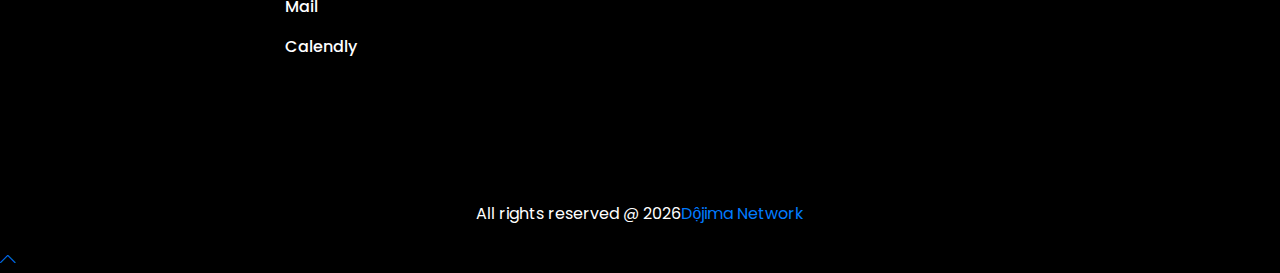
==== commit 52077c02: "added meta tags for better seo. and corrected spelling organize." ====
--- a/index.html
+++ b/index.html
@@ -8,7 +8,8 @@
     <meta http-equiv="x-ua-compatible" content="ie=edge">
     <meta name="description" content="Dojima network | Organise web 3.0">
     <meta name="viewport" content="width=device-width, initial-scale=1, shrink-to-fit=no">
-
+    <meta name="keywords" content="Dojima, cross-chain, interoperability, organize, web3.0, un-organized, infrastructure">
+    <meta name="author" content="viswa bhagath reddy">
     <!--====== Title ======-->
     <title>Dộjima Network</title>
 
@@ -68,7 +69,7 @@
               <div class="main">
                 <div class="main__text-wrapper">
                 <h1 class="main-title">Dộjima</h1>
-                <h2 class="doj-sub-desc">Dộjima network organises the un-organised web 3.0</h2>      
+                <h2 class="doj-sub-desc">Dộjima network organizes the un-organized web 3.0</h2>      
                   <svg xmlns="http://www.w3.org/2000/svg" class="dotted-circle" width="352" height="352" overflow="visible"></svg>
                 </div>
               </div>
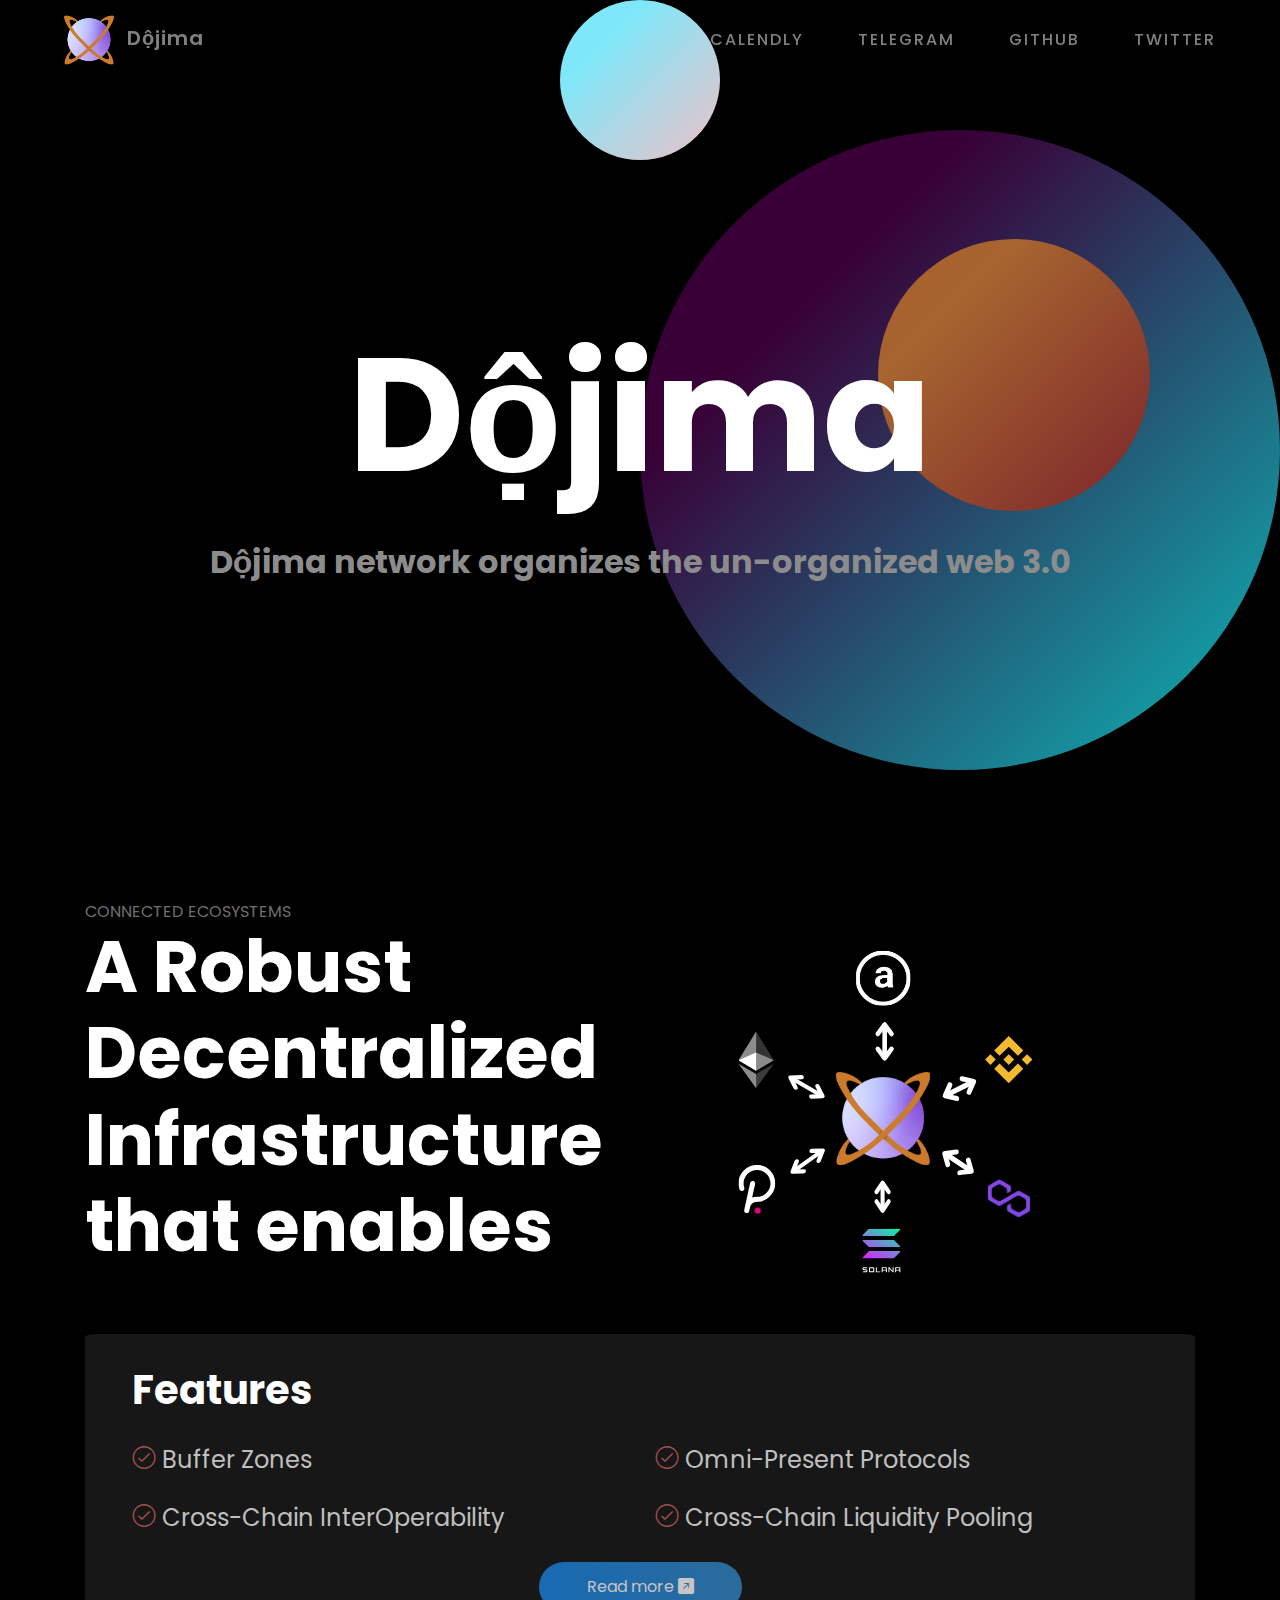
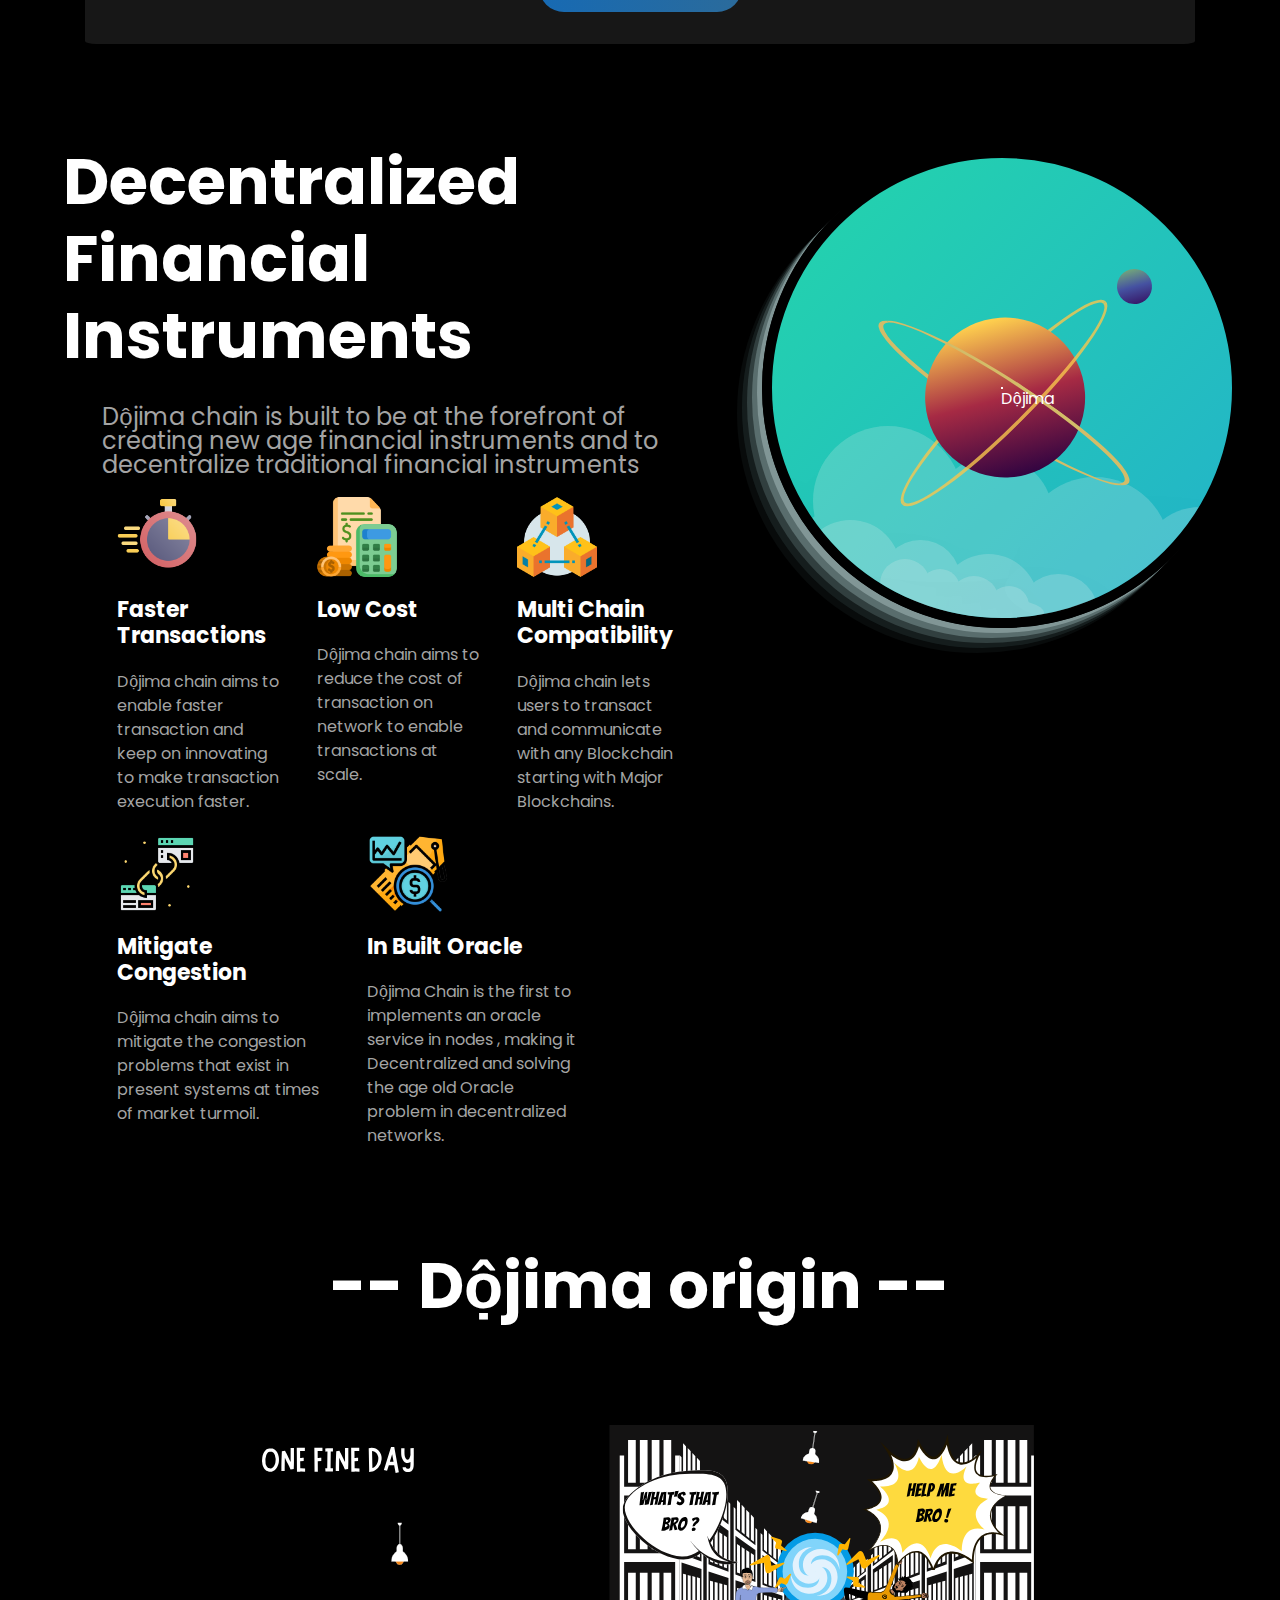
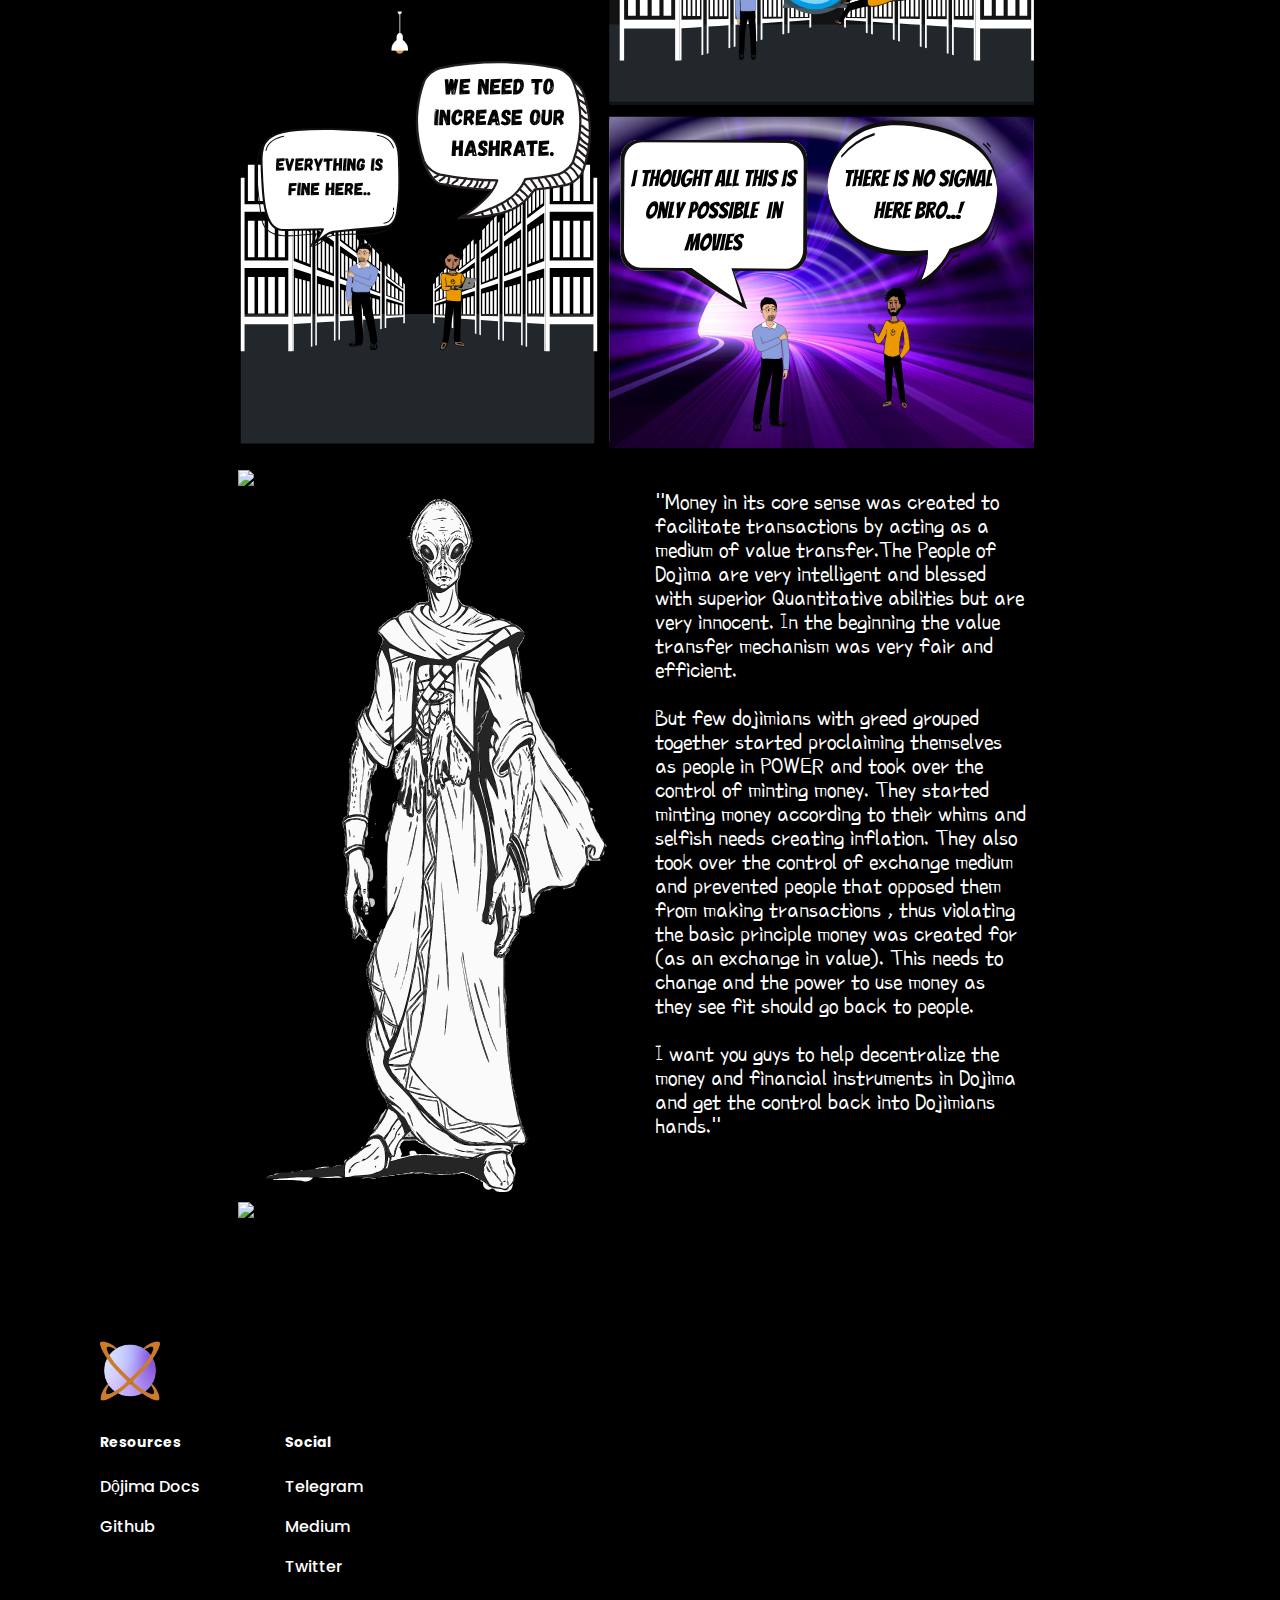
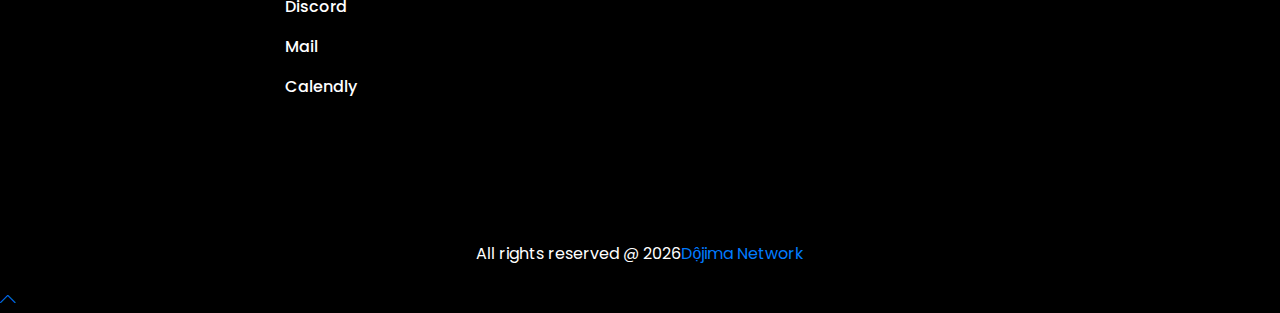
==== commit 1e77ac77: "Added telegram group link." ====
--- a/index.html
+++ b/index.html
@@ -58,7 +58,7 @@
                 
                  <div class="menu_links">
                     <a href="https://www.dojima.network/meeting" target="_blank" class="link">Calendly</a>
-                     <a href="https://docs.dojima.network" target="_blank" class="link">Docs</a>
+                     <a href="https://t.me/+h7neYL5rQZ1kMjY1" target="_blank" class="link">Telegram</a>
                      <a href="https://github.com/dojimanetwork" target="_blank" class="link">Github</a>
                      <a href="https://twitter.com/dojimanetwork" target="_blank" class="link">Twitter</a>
                  </div>
@@ -282,6 +282,7 @@
                         <div class="footer-link">
                             <h6 class="footer-title">Social</h6>
                             <ul>
+                                <li><a href="https://t.me/+h7neYL5rQZ1kMjY1">Telegram</a></li>
                                 <li><a href="https://medium.com/@dojimanetwork">Medium</a></li>
                                 <li><a href="https://twitter.com/dojimanetwork">Twitter</a></li>
                                 <li><a
